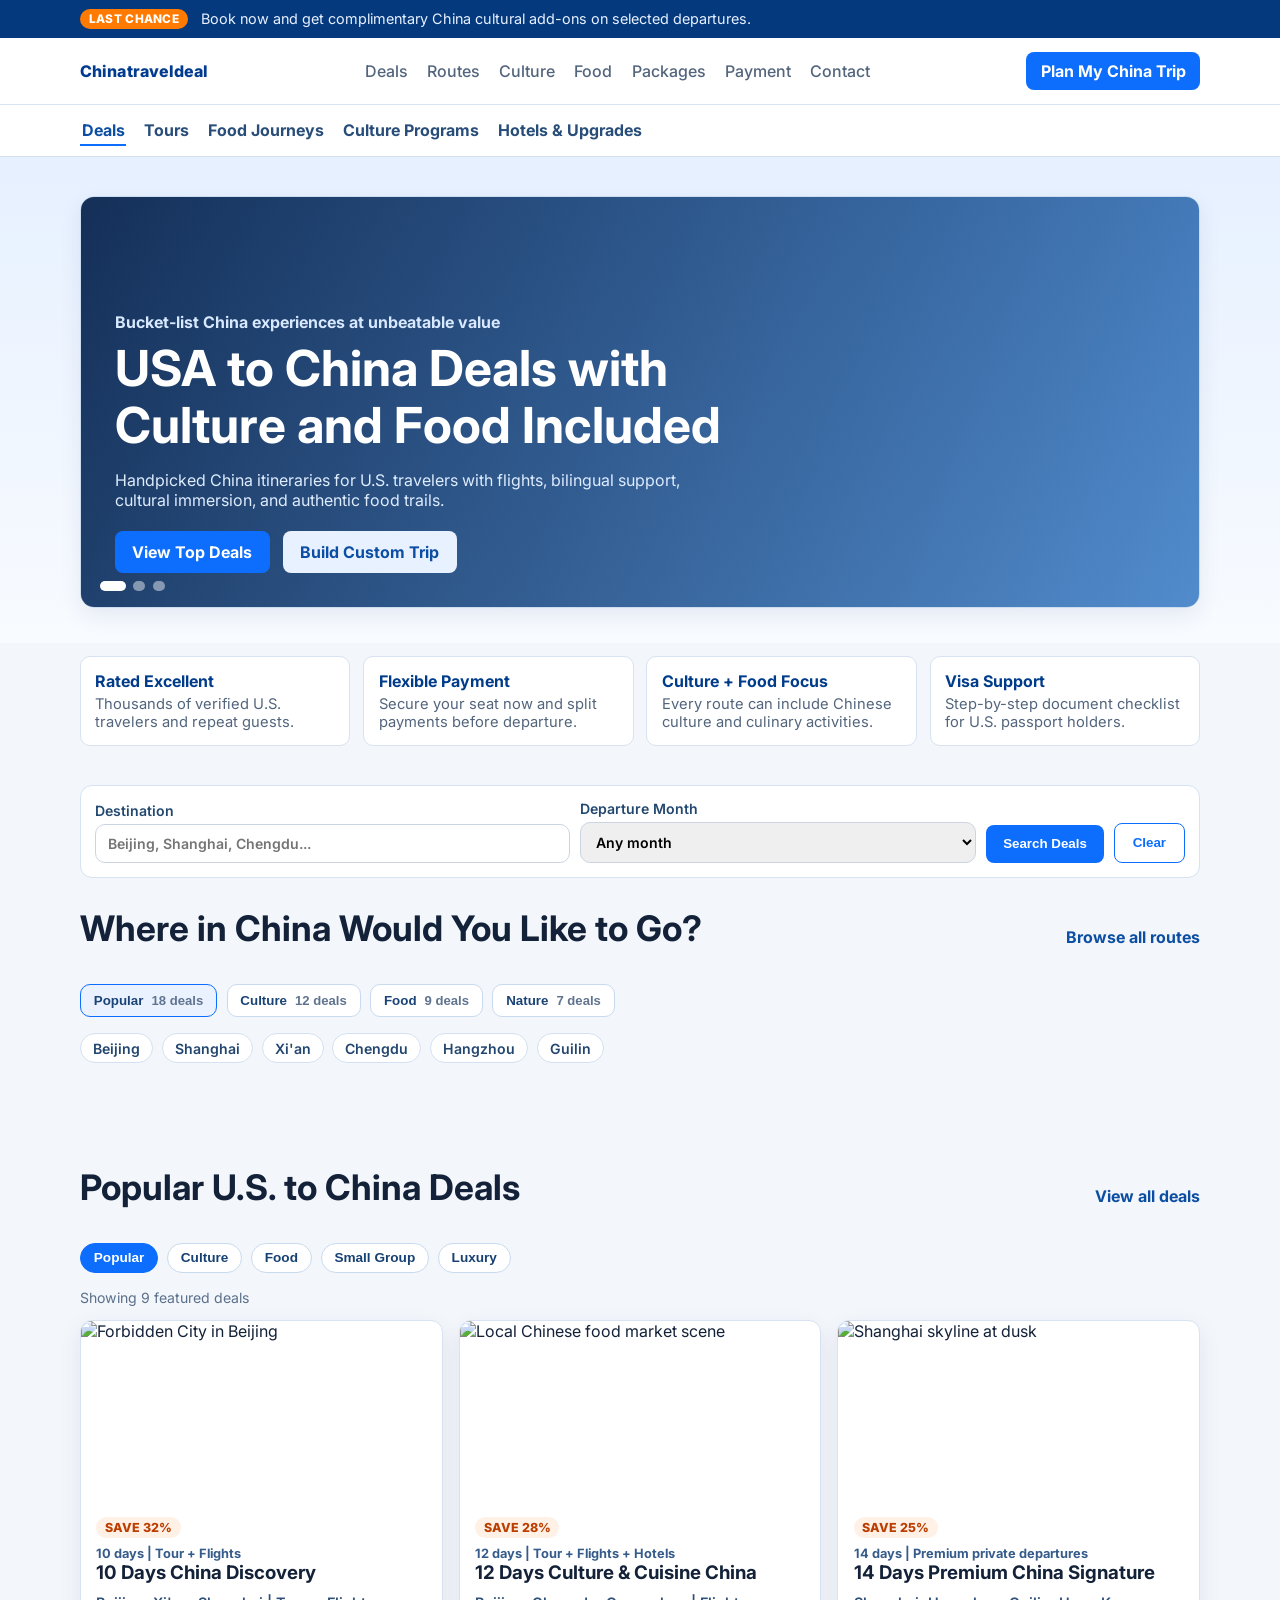
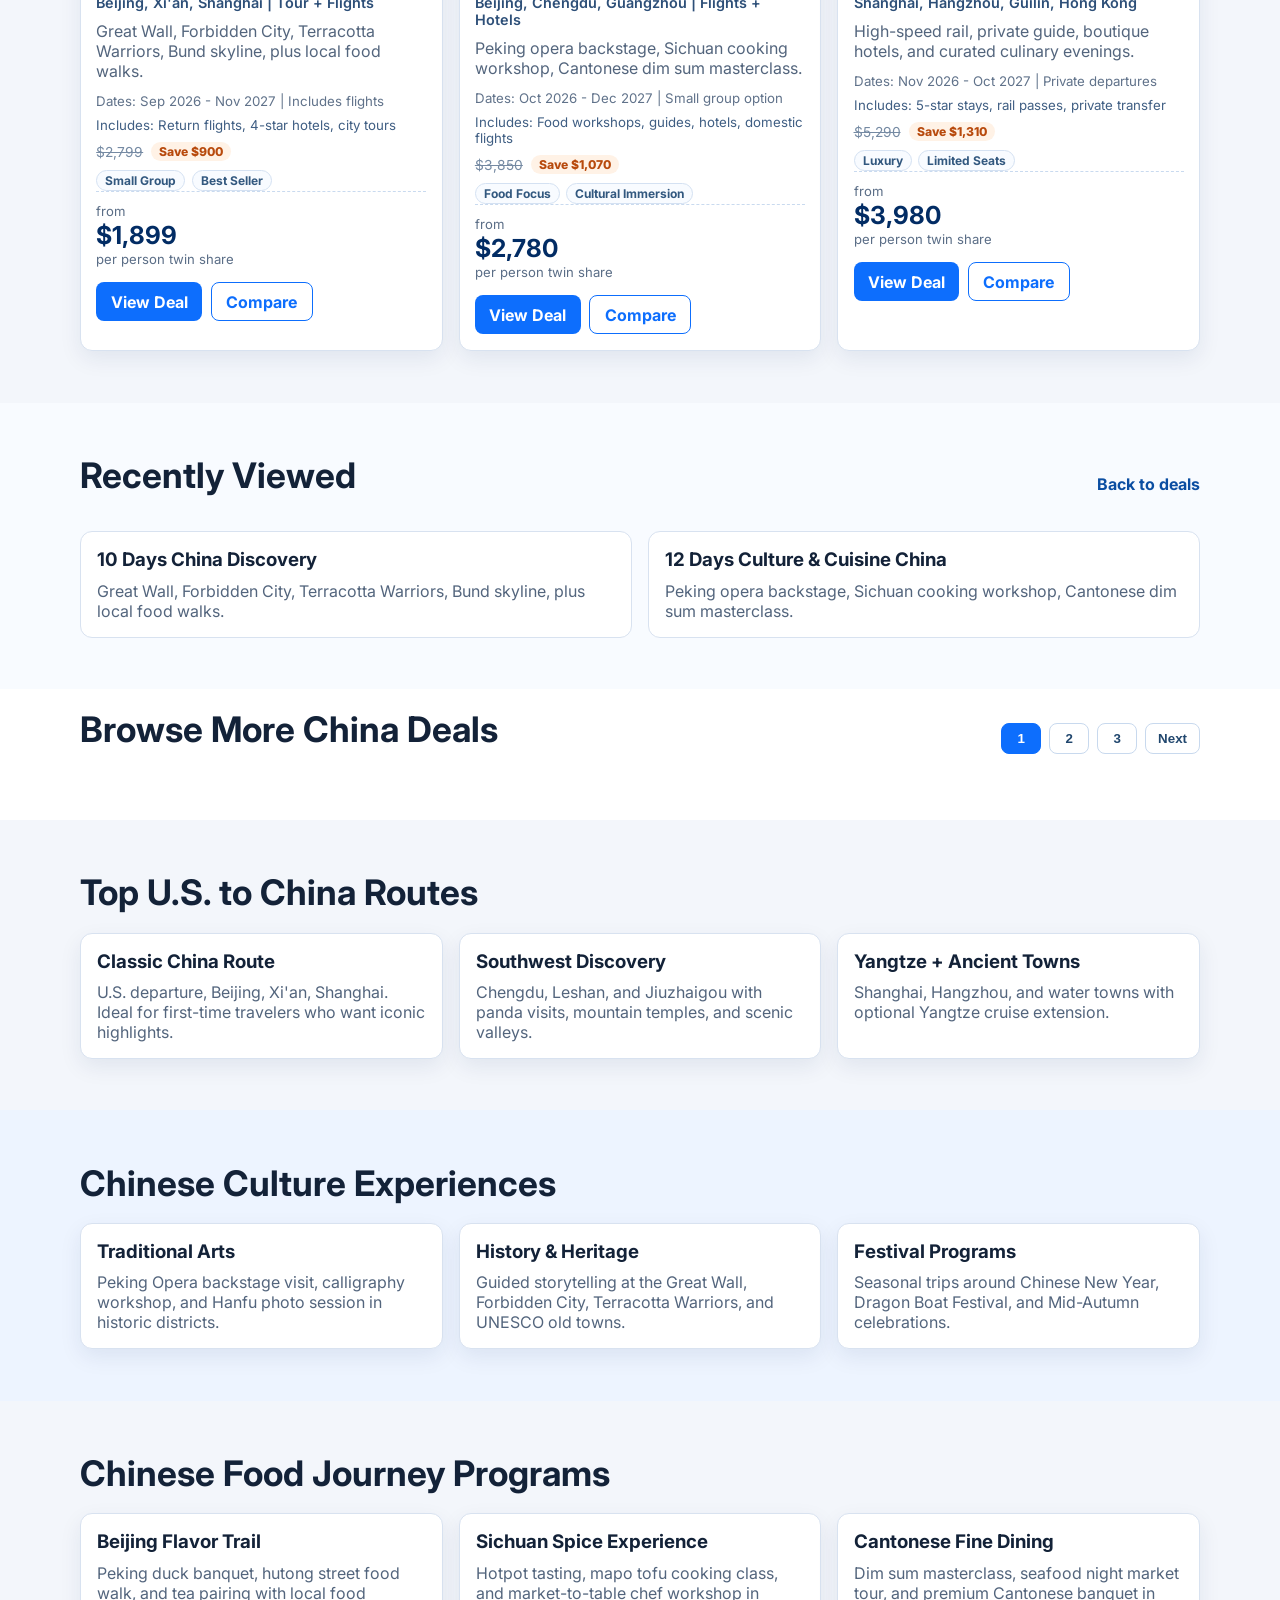
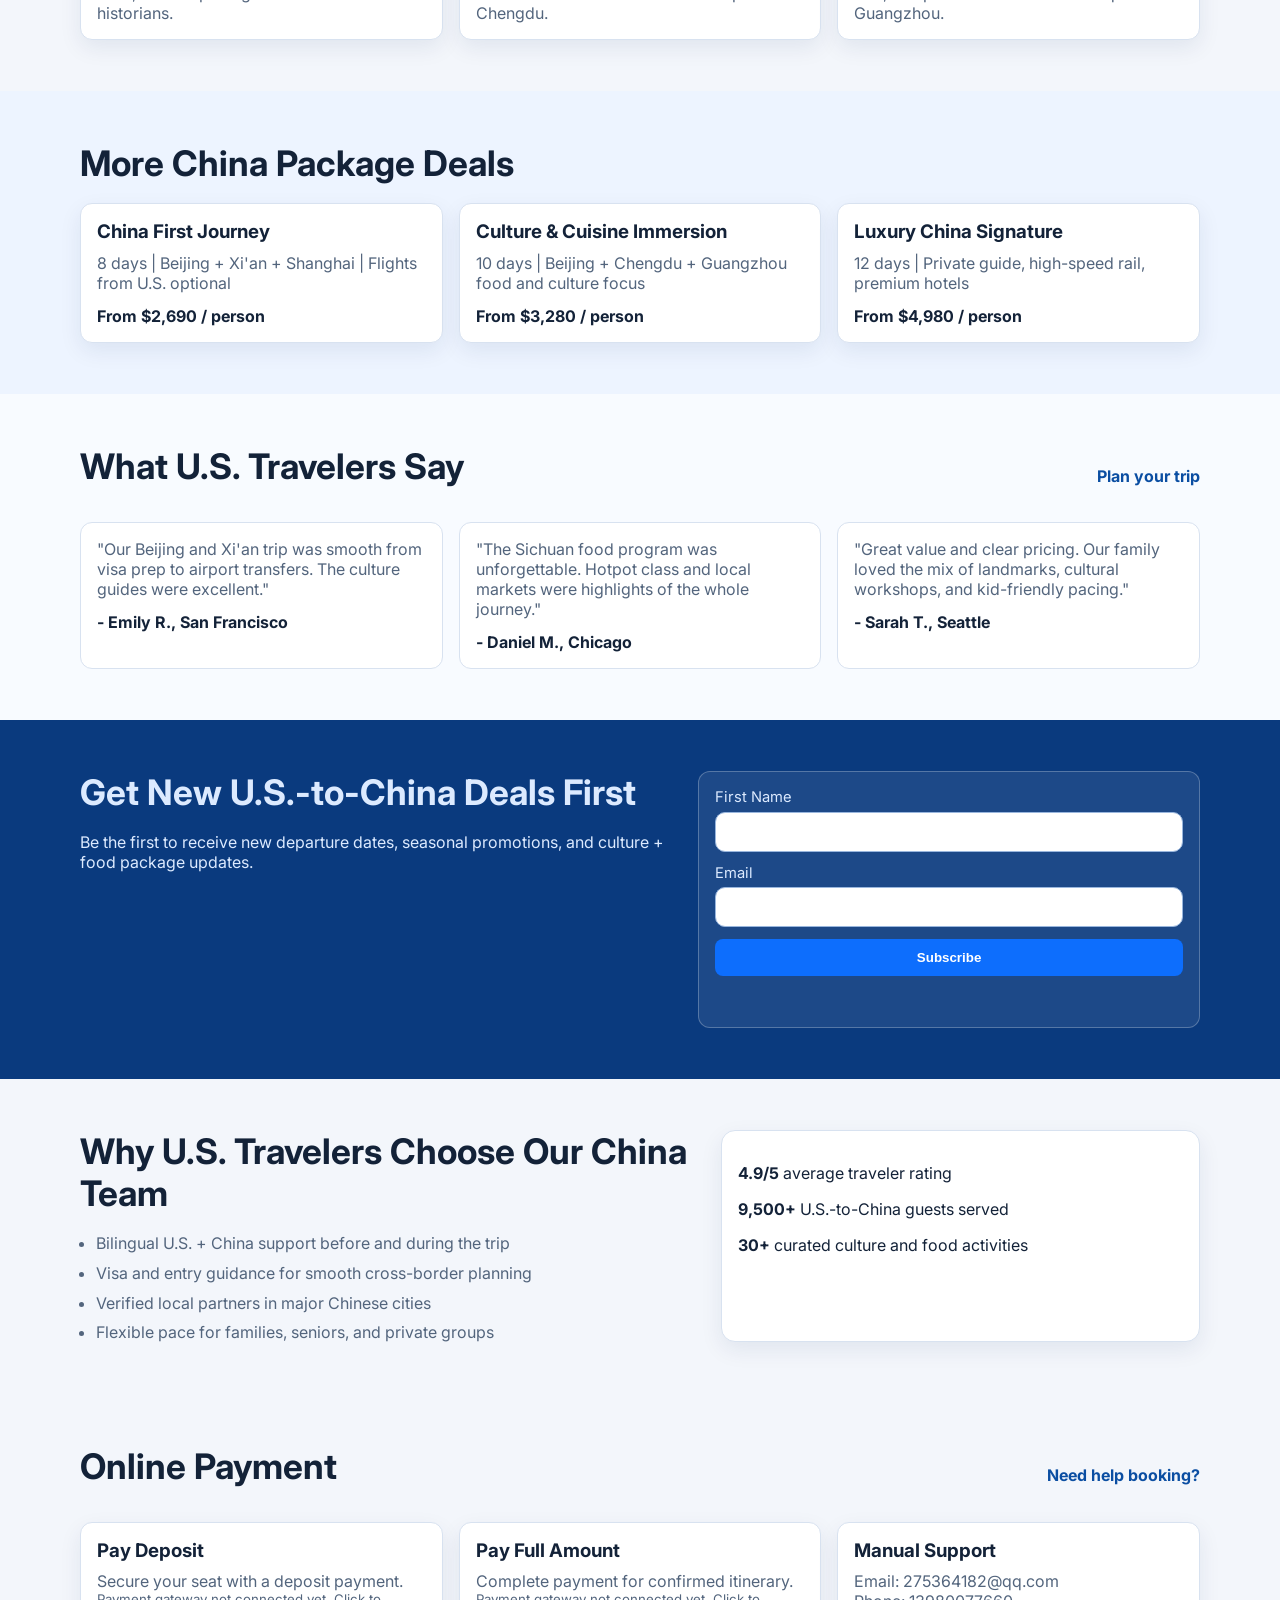
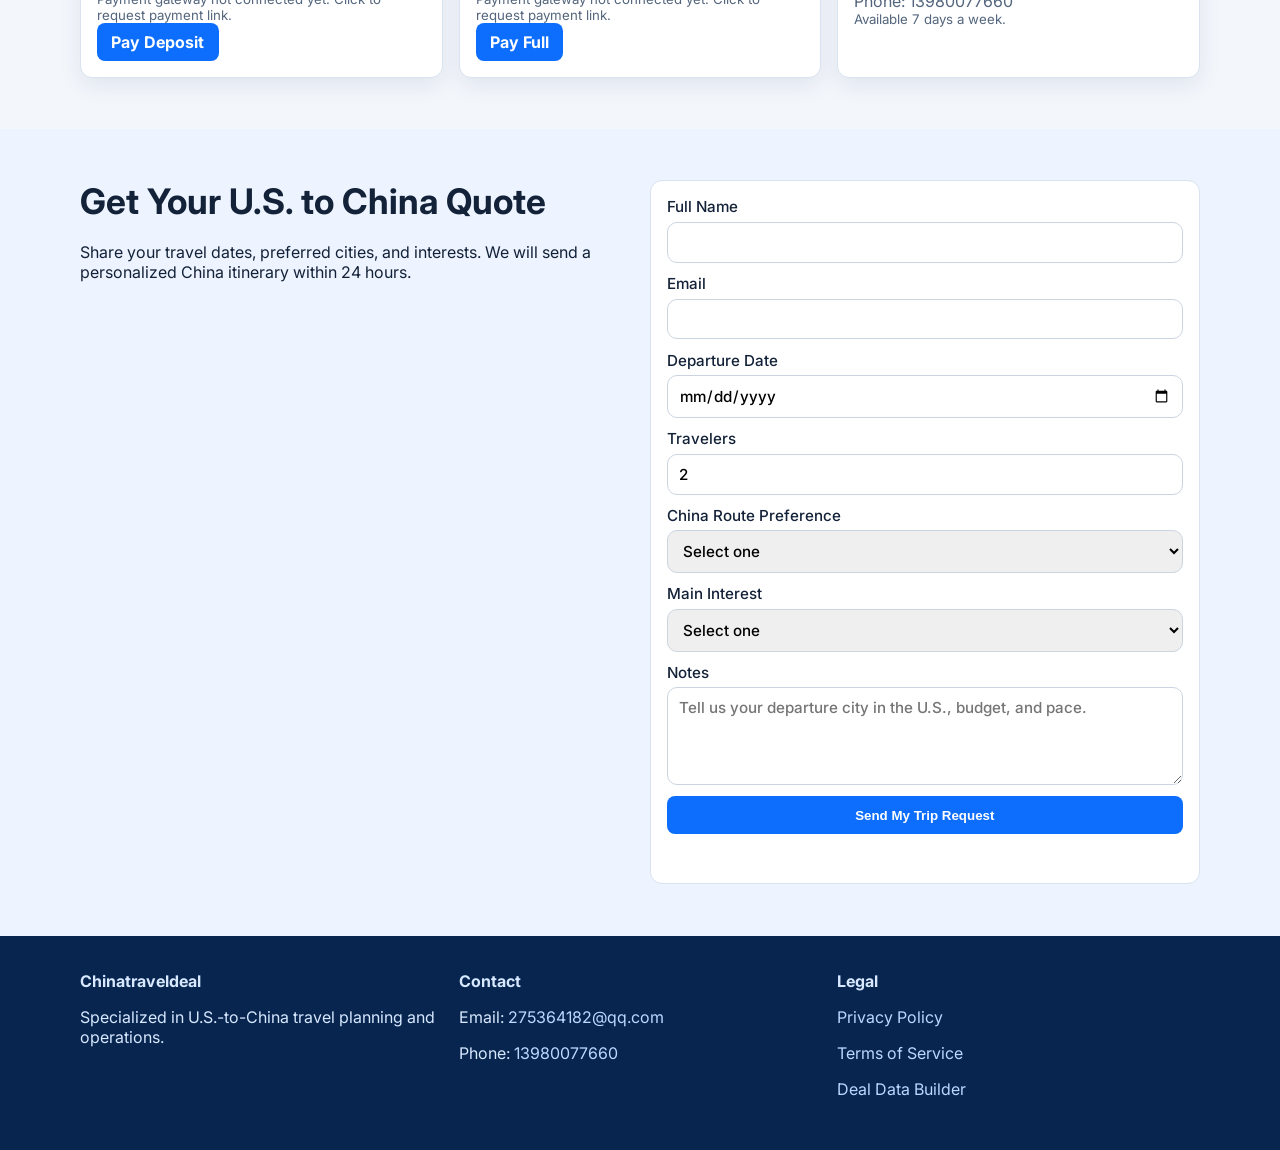
==== index.html @ 542020cc "Initial Chinatraveldeal site for GitHub Pages" ====
<!doctype html>
<html lang="en">
  <head>
    <meta charset="UTF-8" />
    <meta name="viewport" content="width=device-width, initial-scale=1.0" />
    <title>Chinatraveldeal | USA to China Travel</title>
    <meta
      name="description"
      content="Travel from the U.S. to China with curated routes, cultural experiences, and authentic food journeys across Beijing, Shanghai, Xi'an, Chengdu, and Guilin."
    />
    <link rel="preconnect" href="https://fonts.googleapis.com" />
    <link rel="preconnect" href="https://fonts.gstatic.com" crossorigin />
    <link
      href="https://fonts.googleapis.com/css2?family=Inter:wght@400;500;700;800&display=swap"
      rel="stylesheet"
    />
    <link rel="stylesheet" href="./styles.css" />
  </head>
  <body>
    <div class="promo-strip">
      <div class="container promo-inner">
        <span class="promo-tag">LAST CHANCE</span>
        <p>Book now and get complimentary China cultural add-ons on selected departures.</p>
      </div>
    </div>

    <header class="site-header">
      <div class="container nav-wrap">
        <a class="brand" href="#top">Chinatraveldeal</a>
        <nav class="nav">
          <a href="#deals">Deals</a>
          <a href="#routes">Routes</a>
          <a href="#culture">Culture</a>
          <a href="#food">Food</a>
          <a href="#packages">Packages</a>
          <a href="#payment">Payment</a>
          <a href="#contact">Contact</a>
        </nav>
        <a class="btn btn-small" href="#booking">Plan My China Trip</a>
      </div>
    </header>
    <div class="deal-nav">
      <div class="container deal-nav-wrap">
        <a class="deal-nav-item is-active" href="#deals">Deals</a>
        <a class="deal-nav-item" href="#routes">Tours</a>
        <a class="deal-nav-item" href="#food">Food Journeys</a>
        <a class="deal-nav-item" href="#culture">Culture Programs</a>
        <a class="deal-nav-item" href="#packages">Hotels & Upgrades</a>
      </div>
    </div>

    <main id="top">
      <section class="hero">
        <div class="container">
          <div class="hero-carousel" id="heroCarousel">
            <article class="hero-slide is-active" data-slide>
              <div class="hero-content">
                <p class="eyebrow">Bucket-list China experiences at unbeatable value</p>
                <h1>USA to China Deals with Culture and Food Included</h1>
                <p class="hero-text">
                  Handpicked China itineraries for U.S. travelers with flights,
                  bilingual support, cultural immersion, and authentic food trails.
                </p>
                <div class="hero-actions">
                  <a class="btn" href="#deals">View Top Deals</a>
                  <a class="btn btn-ghost" href="#booking">Build Custom Trip</a>
                </div>
              </div>
            </article>
            <article class="hero-slide" data-slide>
              <div class="hero-content">
                <p class="eyebrow">Chinese culture curated by local hosts</p>
                <h1>From Great Wall Legends to Ancient Town Stories</h1>
                <p class="hero-text">
                  Explore history with expert guides, calligraphy workshops, and
                  festival programs built into your package.
                </p>
                <div class="hero-actions">
                  <a class="btn" href="#culture">Explore Culture</a>
                  <a class="btn btn-ghost" href="#packages">See Packages</a>
                </div>
              </div>
            </article>
            <article class="hero-slide" data-slide>
              <div class="hero-content">
                <p class="eyebrow">Regional Chinese food programs</p>
                <h1>Beijing Duck, Sichuan Spice, Cantonese Classics</h1>
                <p class="hero-text">
                  Add curated food experiences to any route with market walks,
                  chef-led classes, and signature local dining.
                </p>
                <div class="hero-actions">
                  <a class="btn" href="#food">Discover Food Tours</a>
                  <a class="btn btn-ghost" href="#booking">Request Quote</a>
                </div>
              </div>
            </article>
            <div class="hero-dots">
              <button class="dot is-active" type="button" data-dot="0" aria-label="Slide 1"></button>
              <button class="dot" type="button" data-dot="1" aria-label="Slide 2"></button>
              <button class="dot" type="button" data-dot="2" aria-label="Slide 3"></button>
            </div>
          </div>
        </div>
      </section>

      <section class="trust-bar">
        <div class="container trust-grid">
          <article>
            <h4>Rated Excellent</h4>
            <p>Thousands of verified U.S. travelers and repeat guests.</p>
          </article>
          <article>
            <h4>Flexible Payment</h4>
            <p>Secure your seat now and split payments before departure.</p>
          </article>
          <article>
            <h4>Culture + Food Focus</h4>
            <p>Every route can include Chinese culture and culinary activities.</p>
          </article>
          <article>
            <h4>Visa Support</h4>
            <p>Step-by-step document checklist for U.S. passport holders.</p>
          </article>
        </div>
      </section>

      <section class="search-strip">
        <div class="container">
          <form class="deal-search" id="dealSearchForm">
            <label>
              Destination
              <input
                id="destinationInput"
                name="destination"
                type="text"
                list="destinationOptions"
                placeholder="Beijing, Shanghai, Chengdu..."
              />
            </label>
            <label>
              Departure Month
              <select id="monthSelect" name="month">
                <option value="">Any month</option>
                <option value="Sep 2026">Sep 2026</option>
                <option value="Oct 2026">Oct 2026</option>
                <option value="Nov 2026">Nov 2026</option>
                <option value="Dec 2026">Dec 2026</option>
              </select>
            </label>
            <button class="btn" type="submit">Search Deals</button>
            <button class="btn btn-outline" id="clearSearchBtn" type="button">Clear</button>
          </form>
          <datalist id="destinationOptions"></datalist>
        </div>
      </section>

      <section class="section region-section">
        <div class="container">
          <div class="section-head">
            <h2>Where in China Would You Like to Go?</h2>
            <a class="link-more" href="#packages">Browse all routes</a>
          </div>
          <div class="region-tabs" id="regionTabs">
            <button class="region-tab is-active" type="button" data-region="popular">
              Popular <span>18 deals</span>
            </button>
            <button class="region-tab" type="button" data-region="culture">
              Culture <span>12 deals</span>
            </button>
            <button class="region-tab" type="button" data-region="food">
              Food <span>9 deals</span>
            </button>
            <button class="region-tab" type="button" data-region="nature">
              Nature <span>7 deals</span>
            </button>
          </div>
          <div class="region-content is-active" data-region-panel="popular">
            <div class="region-list">
              <span>Beijing</span>
              <span>Shanghai</span>
              <span>Xi'an</span>
              <span>Chengdu</span>
              <span>Hangzhou</span>
              <span>Guilin</span>
            </div>
          </div>
          <div class="region-content" data-region-panel="culture">
            <div class="region-list">
              <span>Xi'an</span>
              <span>Pingyao</span>
              <span>Suzhou</span>
              <span>Nanjing</span>
              <span>Luoyang</span>
              <span>Dunhuang</span>
            </div>
          </div>
          <div class="region-content" data-region-panel="food">
            <div class="region-list">
              <span>Beijing</span>
              <span>Chengdu</span>
              <span>Guangzhou</span>
              <span>Chongqing</span>
              <span>Xi'an</span>
              <span>Shanghai</span>
            </div>
          </div>
          <div class="region-content" data-region-panel="nature">
            <div class="region-list">
              <span>Guilin</span>
              <span>Jiuzhaigou</span>
              <span>Zhangjiajie</span>
              <span>Yunnan</span>
              <span>Yellow Mountains</span>
              <span>Tibet Edge Routes</span>
            </div>
          </div>
        </div>
      </section>

      <section id="deals" class="section">
        <div class="container">
          <div class="section-head">
            <h2>Popular U.S. to China Deals</h2>
            <a class="link-more" href="#packages">View all deals</a>
          </div>
          <div class="deal-filters" id="dealFilters"></div>
          <p id="dealResultMeta" class="deal-result-meta">Loading deals...</p>
          <div class="deal-grid" id="dealGrid"></div>
        </div>
      </section>
      <section class="section recent-section">
        <div class="container">
          <div class="section-head">
            <h2>Recently Viewed</h2>
            <a class="link-more" href="#deals">Back to deals</a>
          </div>
          <div class="recent-grid" id="recentGrid"></div>
        </div>
      </section>

      <section class="section browse-section">
        <div class="container browse-wrap">
          <h2>Browse More China Deals</h2>
          <div class="pager" id="dealPager"></div>
        </div>
      </section>

      <section id="routes" class="section">
        <div class="container">
          <h2>Top U.S. to China Routes</h2>
          <div class="cards">
            <article class="card">
              <h3>Classic China Route</h3>
              <p>
                U.S. departure, Beijing, Xi'an, Shanghai. Ideal for first-time
                travelers who want iconic highlights.
              </p>
            </article>
            <article class="card">
              <h3>Southwest Discovery</h3>
              <p>
                Chengdu, Leshan, and Jiuzhaigou with panda visits, mountain
                temples, and scenic valleys.
              </p>
            </article>
            <article class="card">
              <h3>Yangtze + Ancient Towns</h3>
              <p>
                Shanghai, Hangzhou, and water towns with optional Yangtze cruise
                extension.
              </p>
            </article>
          </div>
        </div>
      </section>

      <section id="culture" class="section section-alt">
        <div class="container">
          <h2>Chinese Culture Experiences</h2>
          <div class="cards">
            <article class="card">
              <h3>Traditional Arts</h3>
              <p>
                Peking Opera backstage visit, calligraphy workshop, and Hanfu
                photo session in historic districts.
              </p>
            </article>
            <article class="card">
              <h3>History & Heritage</h3>
              <p>
                Guided storytelling at the Great Wall, Forbidden City, Terracotta
                Warriors, and UNESCO old towns.
              </p>
            </article>
            <article class="card">
              <h3>Festival Programs</h3>
              <p>
                Seasonal trips around Chinese New Year, Dragon Boat Festival, and
                Mid-Autumn celebrations.
              </p>
            </article>
          </div>
        </div>
      </section>

      <section id="food" class="section">
        <div class="container">
          <h2>Chinese Food Journey Programs</h2>
          <div class="cards">
            <article class="card">
              <h3>Beijing Flavor Trail</h3>
              <p>
                Peking duck banquet, hutong street food walk, and tea pairing with
                local food historians.
              </p>
            </article>
            <article class="card">
              <h3>Sichuan Spice Experience</h3>
              <p>
                Hotpot tasting, mapo tofu cooking class, and market-to-table chef
                workshop in Chengdu.
              </p>
            </article>
            <article class="card">
              <h3>Cantonese Fine Dining</h3>
              <p>
                Dim sum masterclass, seafood night market tour, and premium
                Cantonese banquet in Guangzhou.
              </p>
            </article>
          </div>
        </div>
      </section>

      <section id="packages" class="section section-alt">
        <div class="container">
          <h2>More China Package Deals</h2>
          <div class="packages">
            <article class="package">
              <h3>China First Journey</h3>
              <p>8 days | Beijing + Xi'an + Shanghai | Flights from U.S. optional</p>
              <strong>From $2,690 / person</strong>
            </article>
            <article class="package">
              <h3>Culture & Cuisine Immersion</h3>
              <p>10 days | Beijing + Chengdu + Guangzhou food and culture focus</p>
              <strong>From $3,280 / person</strong>
            </article>
            <article class="package">
              <h3>Luxury China Signature</h3>
              <p>12 days | Private guide, high-speed rail, premium hotels</p>
              <strong>From $4,980 / person</strong>
            </article>
          </div>
        </div>
      </section>

      <section class="section testimonial-section">
        <div class="container">
          <div class="section-head">
            <h2>What U.S. Travelers Say</h2>
            <a class="link-more" href="#booking">Plan your trip</a>
          </div>
          <div class="testimonials">
            <article class="testimonial">
              <p>
                "Our Beijing and Xi'an trip was smooth from visa prep to airport
                transfers. The culture guides were excellent."
              </p>
              <strong>- Emily R., San Francisco</strong>
            </article>
            <article class="testimonial">
              <p>
                "The Sichuan food program was unforgettable. Hotpot class and local
                markets were highlights of the whole journey."
              </p>
              <strong>- Daniel M., Chicago</strong>
            </article>
            <article class="testimonial">
              <p>
                "Great value and clear pricing. Our family loved the mix of
                landmarks, cultural workshops, and kid-friendly pacing."
              </p>
              <strong>- Sarah T., Seattle</strong>
            </article>
          </div>
        </div>
      </section>

      <section class="section newsletter-section">
        <div class="container newsletter-wrap">
          <div>
            <h2>Get New U.S.-to-China Deals First</h2>
            <p>
              Be the first to receive new departure dates, seasonal promotions, and
              culture + food package updates.
            </p>
          </div>
          <form class="newsletter-form" id="newsletterForm">
            <label>
              First Name
              <input name="firstName" type="text" required />
            </label>
            <label>
              Email
              <input name="email" type="email" required />
            </label>
            <button class="btn" type="submit">Subscribe</button>
            <p id="newsletterMessage" class="form-message" aria-live="polite"></p>
          </form>
        </div>
      </section>

      <section id="about" class="section">
        <div class="container about">
          <div>
            <h2>Why U.S. Travelers Choose Our China Team</h2>
            <ul class="ticks">
              <li>Bilingual U.S. + China support before and during the trip</li>
              <li>Visa and entry guidance for smooth cross-border planning</li>
              <li>Verified local partners in major Chinese cities</li>
              <li>Flexible pace for families, seniors, and private groups</li>
            </ul>
          </div>
          <aside class="stat-box">
            <p><strong>4.9/5</strong> average traveler rating</p>
            <p><strong>9,500+</strong> U.S.-to-China guests served</p>
            <p><strong>30+</strong> curated culture and food activities</p>
          </aside>
        </div>
      </section>

      <section id="payment" class="section">
        <div class="container">
          <div class="section-head">
            <h2>Online Payment</h2>
            <a class="link-more" href="#booking">Need help booking?</a>
          </div>
          <div class="cards">
            <article class="card">
              <h3>Pay Deposit</h3>
              <p>Secure your seat with a deposit payment.</p>
              <p id="depositPaymentStatus" class="deal-meta-secondary"></p>
              <a id="payDepositLink" class="btn btn-small" href="#contact">Pay Deposit</a>
            </article>
            <article class="card">
              <h3>Pay Full Amount</h3>
              <p>Complete payment for confirmed itinerary.</p>
              <p id="fullPaymentStatus" class="deal-meta-secondary"></p>
              <a id="payFullLink" class="btn btn-small" href="#contact">Pay Full</a>
            </article>
            <article class="card">
              <h3>Manual Support</h3>
              <p>Email: <a href="mailto:275364182@qq.com">275364182@qq.com</a></p>
              <p>Phone: <a href="tel:13980077660">13980077660</a></p>
              <p class="deal-meta-secondary">Available 7 days a week.</p>
            </article>
          </div>
        </div>
      </section>

      <section id="booking" class="section section-alt">
        <div class="container form-wrap">
          <div>
            <h2>Get Your U.S. to China Quote</h2>
            <p>
              Share your travel dates, preferred cities, and interests. We will
              send a personalized China itinerary within 24 hours.
            </p>
          </div>
          <form id="bookingForm" class="booking-form">
            <label>
              Full Name
              <input name="name" type="text" required />
            </label>
            <label>
              Email
              <input name="email" type="email" required />
            </label>
            <label>
              Departure Date
              <input name="date" type="date" required />
            </label>
            <label>
              Travelers
              <input name="travelers" type="number" min="1" value="2" required />
            </label>
            <label>
              China Route Preference
              <select name="destination" required>
                <option value="">Select one</option>
                <option>Beijing + Xi'an + Shanghai</option>
                <option>Shanghai + Suzhou + Hangzhou</option>
                <option>Chengdu + Guilin + Guangzhou</option>
                <option>Custom Multi-City China Trip</option>
              </select>
            </label>
            <label>
              Main Interest
              <select name="interest" required>
                <option value="">Select one</option>
                <option>Chinese Culture Experiences</option>
                <option>Chinese Food Programs</option>
                <option>Family Friendly Highlights</option>
                <option>Luxury Private Tour</option>
              </select>
            </label>
            <label>
              Notes
              <textarea
                name="notes"
                rows="4"
                placeholder="Tell us your departure city in the U.S., budget, and pace."
              ></textarea>
            </label>
            <button class="btn" type="submit">Send My Trip Request</button>
            <p id="formMessage" class="form-message" aria-live="polite"></p>
          </form>
        </div>
      </section>
    </main>

    <footer id="contact" class="site-footer">
      <div class="container footer-grid">
        <div>
          <h4>Chinatraveldeal</h4>
          <p>Specialized in U.S.-to-China travel planning and operations.</p>
        </div>
        <div>
          <h4>Contact</h4>
          <p>Email: <a href="mailto:275364182@qq.com">275364182@qq.com</a></p>
          <p>Phone: <a href="tel:13980077660">13980077660</a></p>
        </div>
        <div>
          <h4>Legal</h4>
          <p><a href="./privacy.html">Privacy Policy</a></p>
          <p><a href="./terms.html">Terms of Service</a></p>
          <p><a href="./admin.html">Deal Data Builder</a></p>
        </div>
      </div>
    </footer>

    <script src="./script.js"></script>
  </body>
</html>
---- styles.css ----
:root {
  --bg: #f3f6fb;
  --surface: #ffffff;
  --text: #132238;
  --muted: #53657d;
  --primary: #0d6efd;
  --primary-dark: #0a58ca;
  --accent: #ff7a00;
  --border: #d8e2f0;
  --shadow: 0 8px 22px rgba(8, 36, 84, 0.08);
}

* {
  box-sizing: border-box;
}

html,
body {
  margin: 0;
  padding: 0;
  font-family: "Inter", sans-serif;
  color: var(--text);
  background: var(--bg);
}

a {
  color: inherit;
  text-decoration: none;
}

.container {
  width: min(1120px, 92%);
  margin: 0 auto;
}

.promo-strip {
  background: #05397d;
  color: #e7f1ff;
}

.promo-inner {
  display: flex;
  gap: 0.8rem;
  align-items: center;
  padding: 0.55rem 0;
  font-size: 0.9rem;
}

.promo-tag {
  display: inline-block;
  background: var(--accent);
  color: #fff;
  border-radius: 999px;
  padding: 0.2rem 0.55rem;
  font-size: 0.74rem;
  font-weight: 800;
  letter-spacing: 0.3px;
}

.promo-inner p {
  margin: 0;
}

.site-header {
  position: sticky;
  top: 0;
  z-index: 20;
  background: rgba(255, 255, 255, 0.98);
  border-bottom: 1px solid var(--border);
}

.deal-nav {
  background: #ffffff;
  border-bottom: 1px solid #d5e0ef;
}

.deal-nav-wrap {
  display: flex;
  gap: 1rem;
  overflow-x: auto;
  padding: 0.65rem 0;
}

.deal-nav-item {
  color: #284d79;
  font-weight: 700;
  white-space: nowrap;
  padding: 0.25rem 0.1rem;
  border-bottom: 2px solid transparent;
}

.deal-nav-item.is-active {
  color: #0b4ea2;
  border-bottom-color: #0d6efd;
}

.nav-wrap {
  display: flex;
  align-items: center;
  justify-content: space-between;
  padding: 0.9rem 0;
}

.brand {
  font-weight: 800;
  color: #003b8f;
  letter-spacing: 0.1px;
}

.nav {
  display: flex;
  gap: 1.2rem;
  color: var(--muted);
  font-weight: 500;
}

.btn {
  display: inline-flex;
  align-items: center;
  justify-content: center;
  background: var(--primary);
  color: #fff;
  border: none;
  border-radius: 8px;
  padding: 0.7rem 1.1rem;
  font-weight: 700;
  cursor: pointer;
  transition: 0.2s ease;
}

.btn:hover {
  background: var(--primary-dark);
}

.btn-small {
  padding: 0.55rem 0.9rem;
}

.btn-outline {
  background: #ffffff;
  border: 1px solid #0d6efd;
  color: #0d6efd;
}

.btn-outline:hover {
  background: #eaf2ff;
}

.btn-ghost {
  background: #e8f1ff;
  color: #0c4ea3;
}

.hero {
  padding: 2.4rem 0 2.2rem;
  background: linear-gradient(180deg, #e6f0ff 0%, #f8fbff 100%);
}

.hero-carousel {
  position: relative;
  overflow: hidden;
  border-radius: 14px;
  min-height: 410px;
  box-shadow: var(--shadow);
  border: 1px solid #cdddf0;
}

.hero-slide {
  display: none;
  min-height: 410px;
  padding: 2.1rem;
  background-size: cover;
  background-position: center;
  color: #eaf3ff;
}

.hero-slide:nth-child(1) {
  background-image: linear-gradient(120deg, rgba(2, 31, 74, 0.92), rgba(18, 97, 185, 0.72)),
    url("https://images.unsplash.com/photo-1547981609-4b6bf67db8f6?auto=format&fit=crop&w=1400&q=60");
}

.hero-slide:nth-child(2) {
  background-image: linear-gradient(120deg, rgba(53, 14, 10, 0.9), rgba(173, 63, 43, 0.7)),
    url("https://images.unsplash.com/photo-1543340713-8a5b9c609f1c?auto=format&fit=crop&w=1400&q=60");
}

.hero-slide:nth-child(3) {
  background-image: linear-gradient(120deg, rgba(5, 36, 42, 0.92), rgba(18, 118, 130, 0.68)),
    url("https://images.unsplash.com/photo-1517309230475-6736d926b979?auto=format&fit=crop&w=1400&q=60");
}

.hero-slide.is-active {
  display: flex;
  align-items: flex-end;
}

.hero-content {
  max-width: 690px;
}

.eyebrow {
  color: #d7e8ff;
  font-weight: 700;
  margin: 0 0 0.5rem;
}

h1 {
  font-size: clamp(2rem, 4vw, 3.1rem);
  line-height: 1.15;
  margin: 0;
  color: #fff;
}

h2 {
  font-size: clamp(1.6rem, 2.8vw, 2.2rem);
  margin: 0 0 1.2rem;
}

h3,
h4 {
  margin: 0 0 0.6rem;
}

.hero-text {
  margin: 1rem 0 1.3rem;
  color: #deecff;
  max-width: 62ch;
}

.hero-actions {
  display: flex;
  gap: 0.8rem;
}

.hero-dots {
  position: absolute;
  left: 1.2rem;
  bottom: 1rem;
  display: flex;
  gap: 0.45rem;
}

.dot {
  width: 10px;
  height: 10px;
  border-radius: 999px;
  border: none;
  background: rgba(255, 255, 255, 0.45);
}

.dot.is-active {
  width: 26px;
  background: #fff;
}

.section {
  padding: 3.2rem 0;
}

.section-alt {
  background: #edf4ff;
}

.trust-bar {
  padding: 0.8rem 0 2rem;
}

.trust-grid {
  display: grid;
  grid-template-columns: repeat(4, minmax(0, 1fr));
  gap: 0.8rem;
}

.trust-grid article {
  background: #fff;
  border: 1px solid var(--border);
  border-radius: 10px;
  padding: 0.9rem;
}

.trust-grid h4 {
  margin: 0 0 0.25rem;
  color: #003c8a;
}

.trust-grid p {
  margin: 0;
  color: var(--muted);
  font-size: 0.92rem;
}

.search-strip {
  padding: 0.4rem 0 1.2rem;
}

.deal-search {
  background: #ffffff;
  border: 1px solid #d5e3f3;
  border-radius: 12px;
  padding: 0.9rem;
  display: grid;
  grid-template-columns: 1.2fr 1fr auto auto;
  gap: 0.6rem;
  align-items: end;
}

.deal-search label {
  display: grid;
  gap: 0.3rem;
  font-size: 0.88rem;
  color: #22486f;
  font-weight: 600;
}

.region-section {
  padding-top: 0.6rem;
}

.region-tabs {
  display: flex;
  gap: 0.6rem;
  flex-wrap: wrap;
  margin-bottom: 1rem;
}

.region-tab {
  border: 1px solid #c9daef;
  background: #fff;
  color: #1a4376;
  border-radius: 10px;
  font-weight: 700;
  padding: 0.5rem 0.8rem;
  display: inline-flex;
  align-items: center;
  gap: 0.5rem;
}

.region-tab span {
  font-size: 0.82rem;
  color: #60748f;
}

.region-tab.is-active {
  border-color: #0d6efd;
  background: #eaf2ff;
}

.region-content {
  display: none;
}

.region-content.is-active {
  display: block;
}

.region-list {
  display: flex;
  gap: 0.55rem;
  flex-wrap: wrap;
}

.region-list span {
  border: 1px solid #d4e1f2;
  background: #fff;
  border-radius: 999px;
  padding: 0.35rem 0.75rem;
  color: #22466f;
  font-size: 0.88rem;
  font-weight: 600;
}

.section-head {
  display: flex;
  align-items: center;
  justify-content: space-between;
  gap: 1rem;
  margin-bottom: 1rem;
}

.link-more {
  color: #0b4ea2;
  font-weight: 700;
}

.deal-filters {
  display: flex;
  gap: 0.55rem;
  flex-wrap: wrap;
  margin-bottom: 1rem;
}

.deal-result-meta {
  margin: 0 0 0.9rem;
  color: #5a708b;
  font-size: 0.88rem;
}

.filter {
  border: 1px solid #c9daef;
  background: #fff;
  color: #174173;
  border-radius: 999px;
  font-size: 0.85rem;
  font-weight: 700;
  padding: 0.4rem 0.8rem;
}

.filter.active {
  background: #0d6efd;
  color: #fff;
  border-color: #0d6efd;
}

.deal-grid {
  display: grid;
  grid-template-columns: repeat(3, minmax(0, 1fr));
  gap: 1rem;
}

.deal-empty {
  margin: 0;
  border: 1px dashed #bfd0e7;
  border-radius: 12px;
  background: #f8fbff;
  color: #40648b;
  padding: 1rem;
}

.deal-card {
  background: #fff;
  border: 1px solid var(--border);
  border-radius: 12px;
  overflow: hidden;
  box-shadow: var(--shadow);
}

.deal-image {
  width: 100%;
  height: 180px;
  object-fit: cover;
  display: block;
}

.deal-body {
  padding: 0.95rem 0.95rem 1rem;
}

.deal-card.is-hidden {
  display: none;
}

.deal-badge {
  margin: 0 0 0.5rem;
  display: inline-block;
  border-radius: 999px;
  background: #fff1e6;
  color: #bc3d00;
  font-size: 0.78rem;
  font-weight: 800;
  padding: 0.2rem 0.55rem;
}

.deal-topline {
  margin: 0;
  color: #355c8b;
  font-size: 0.8rem;
  font-weight: 700;
}

.deal-meta {
  margin: 0;
  color: #2d4f78;
  font-weight: 600;
  font-size: 0.9rem;
}

.deal-meta-secondary {
  margin: 0.65rem 0 0;
  color: #60728a;
  font-size: 0.83rem;
}

.deal-desc {
  color: var(--muted);
  margin: 0.6rem 0 0.8rem;
}

.deal-price {
  border-top: 1px dashed #c9daef;
  padding-top: 0.65rem;
  display: grid;
  gap: 0.08rem;
}

.deal-price span {
  color: #5a6d86;
  font-size: 0.82rem;
}

.deal-price strong {
  font-size: 1.55rem;
  color: #022c64;
}

.deal-includes {
  margin: 0.45rem 0 0;
  color: #3f5e83;
  font-size: 0.83rem;
}

.deal-saving-line {
  margin-top: 0.6rem;
  display: flex;
  gap: 0.5rem;
  align-items: center;
}

.deal-original {
  color: #758aa3;
  text-decoration: line-through;
  font-size: 0.86rem;
}

.deal-save-value {
  background: #fff2e6;
  color: #b84a0d;
  border-radius: 999px;
  padding: 0.12rem 0.5rem;
  font-size: 0.76rem;
  font-weight: 800;
}

.deal-tags {
  display: flex;
  gap: 0.4rem;
  flex-wrap: wrap;
  margin-top: 0.55rem;
}

.deal-tags span {
  border: 1px solid #d4e1f2;
  background: #f8fbff;
  border-radius: 999px;
  padding: 0.15rem 0.5rem;
  color: #32587f;
  font-size: 0.75rem;
  font-weight: 700;
}

.deal-actions {
  display: flex;
  gap: 0.55rem;
  margin-top: 0.9rem;
}

.cards,
.packages {
  display: grid;
  grid-template-columns: repeat(3, minmax(0, 1fr));
  gap: 1rem;
}

.card,
.package {
  background: var(--surface);
  border: 1px solid var(--border);
  border-radius: 12px;
  padding: 1rem;
  box-shadow: var(--shadow);
}

.card p,
.package p {
  margin: 0;
  color: var(--muted);
}

.package strong {
  display: block;
  margin-top: 0.8rem;
}

.recent-section {
  background: #f8fbff;
}

.recent-grid {
  display: grid;
  grid-template-columns: repeat(2, minmax(0, 1fr));
  gap: 1rem;
}

.recent-card {
  border: 1px solid var(--border);
  border-radius: 12px;
  background: #fff;
  padding: 1rem;
}

.recent-card p {
  margin: 0;
  color: var(--muted);
}

.browse-section {
  padding-top: 1.2rem;
  background: #fff;
}

.browse-wrap {
  display: flex;
  align-items: center;
  justify-content: space-between;
  gap: 1rem;
}

.pager {
  display: flex;
  gap: 0.5rem;
}

.pager-btn {
  border: 1px solid #c8d9ee;
  background: #fff;
  color: #21476e;
  border-radius: 8px;
  min-width: 40px;
  padding: 0.45rem 0.75rem;
  font-weight: 700;
}

.pager-btn.is-active {
  background: #0d6efd;
  color: #fff;
  border-color: #0d6efd;
}

.testimonial-section {
  background: #f8fbff;
}

.testimonials {
  display: grid;
  grid-template-columns: repeat(3, minmax(0, 1fr));
  gap: 1rem;
}

.testimonial {
  background: #fff;
  border: 1px solid var(--border);
  border-radius: 12px;
  padding: 1rem;
}

.testimonial p {
  margin: 0 0 0.8rem;
  color: var(--muted);
}

.newsletter-section {
  background: #0a3a7e;
  color: #dceaff;
}

.newsletter-wrap {
  display: grid;
  grid-template-columns: 1.2fr 1fr;
  gap: 1rem;
  align-items: start;
}

.newsletter-section h2,
.newsletter-section p {
  color: inherit;
}

.newsletter-form {
  background: rgba(255, 255, 255, 0.08);
  border: 1px solid rgba(255, 255, 255, 0.25);
  border-radius: 12px;
  padding: 1rem;
  display: grid;
  gap: 0.75rem;
}

.newsletter-form label {
  display: grid;
  gap: 0.35rem;
  font-size: 0.92rem;
}

.newsletter-form input {
  border: 1px solid #99b6dd;
}

.about {
  display: grid;
  grid-template-columns: 1.3fr 1fr;
  gap: 1.2rem;
}

.ticks {
  margin: 0;
  padding-left: 1rem;
  color: var(--muted);
  display: grid;
  gap: 0.6rem;
}

.stat-box {
  background: var(--surface);
  border: 1px solid var(--border);
  border-radius: 14px;
  padding: 1rem;
  box-shadow: var(--shadow);
}

.form-wrap {
  display: grid;
  grid-template-columns: 1fr 1fr;
  gap: 1.2rem;
  align-items: start;
}

.booking-form {
  background: var(--surface);
  border: 1px solid var(--border);
  border-radius: 12px;
  padding: 1rem;
  display: grid;
  gap: 0.7rem;
}

.booking-form label {
  display: grid;
  gap: 0.35rem;
  font-size: 0.95rem;
  font-weight: 500;
}

input,
select,
textarea {
  width: 100%;
  border: 1px solid #cbd5e1;
  border-radius: 10px;
  padding: 0.62rem 0.7rem;
  font: inherit;
}

input:focus,
select:focus,
textarea:focus {
  outline: 2px solid #bfdbfe;
  border-color: var(--primary);
}

.form-message {
  min-height: 1.4rem;
  margin: 0;
  font-size: 0.92rem;
}

.site-footer {
  background: #07254f;
  color: #d7e8ff;
  padding: 2.2rem 0;
}

.footer-grid {
  display: grid;
  grid-template-columns: repeat(3, minmax(0, 1fr));
  gap: 1rem;
}

.site-footer a {
  color: #bcd8ff;
}

@media (max-width: 900px) {
  .trust-grid,
  .deal-grid,
  .recent-grid,
  .newsletter-wrap,
  .testimonials,
  .about,
  .form-wrap,
  .cards,
  .packages,
  .footer-grid {
    grid-template-columns: 1fr;
  }

  .nav {
    display: none;
  }

  .promo-inner {
    align-items: flex-start;
    flex-direction: column;
  }

  .section-head {
    align-items: flex-start;
    flex-direction: column;
  }

  .deal-search {
    grid-template-columns: 1fr;
  }

  .deal-actions {
    flex-direction: column;
  }

  .browse-wrap {
    align-items: flex-start;
    flex-direction: column;
  }

  .hero-slide {
    min-height: 430px;
    padding: 1.3rem;
  }

  .hero-carousel {
    min-height: 430px;
  }
}
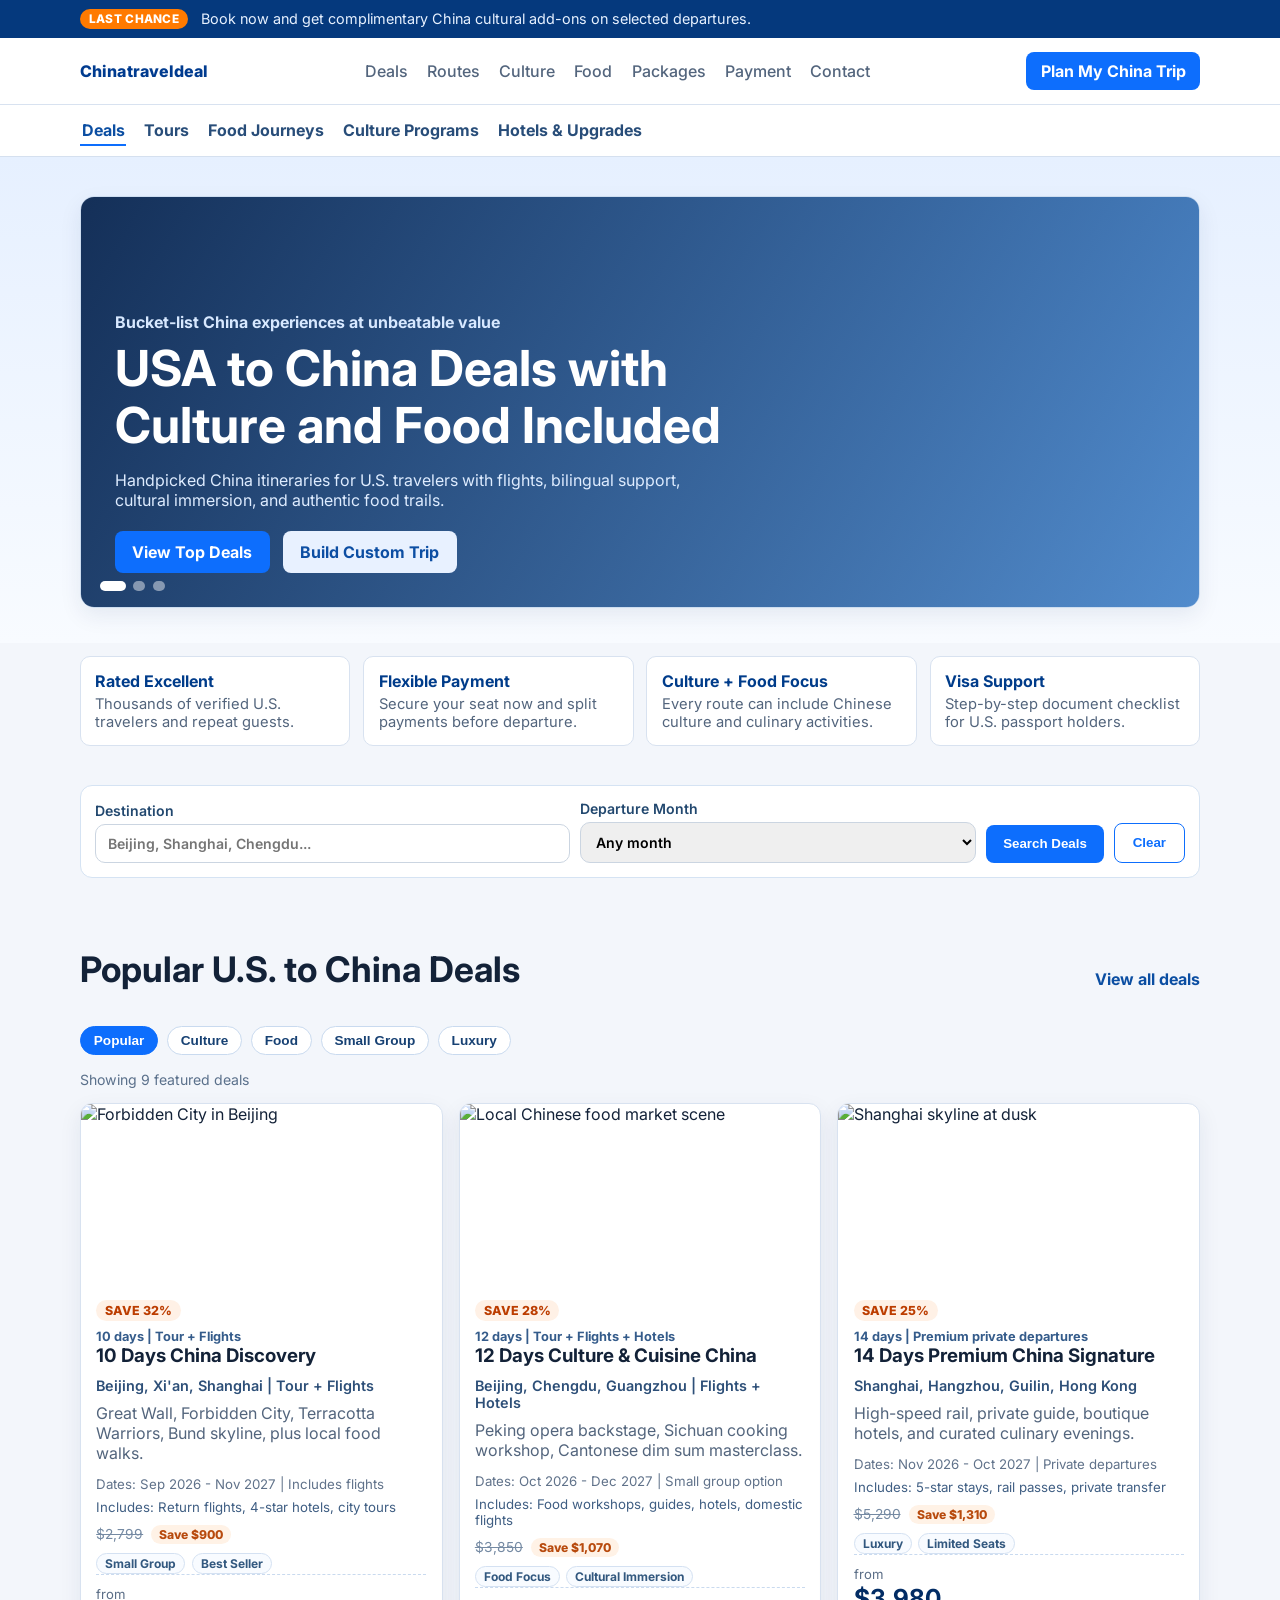
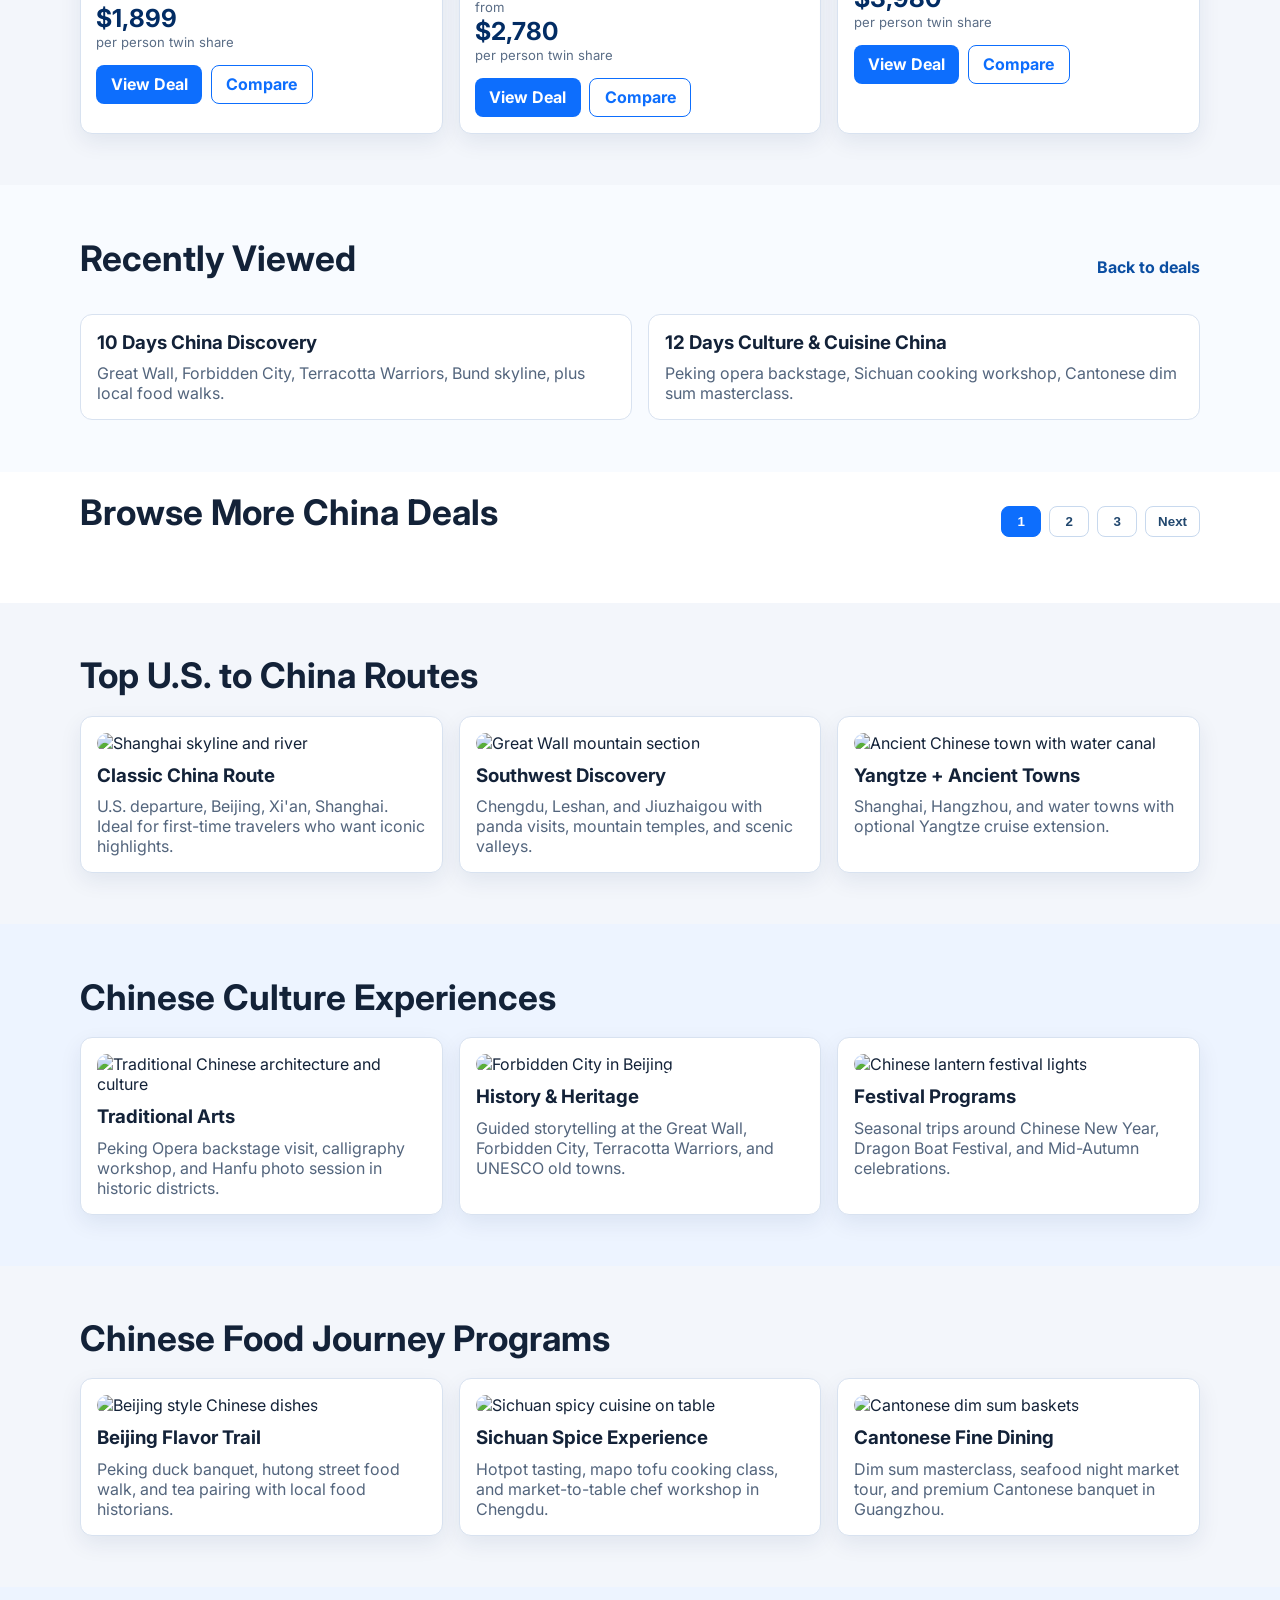
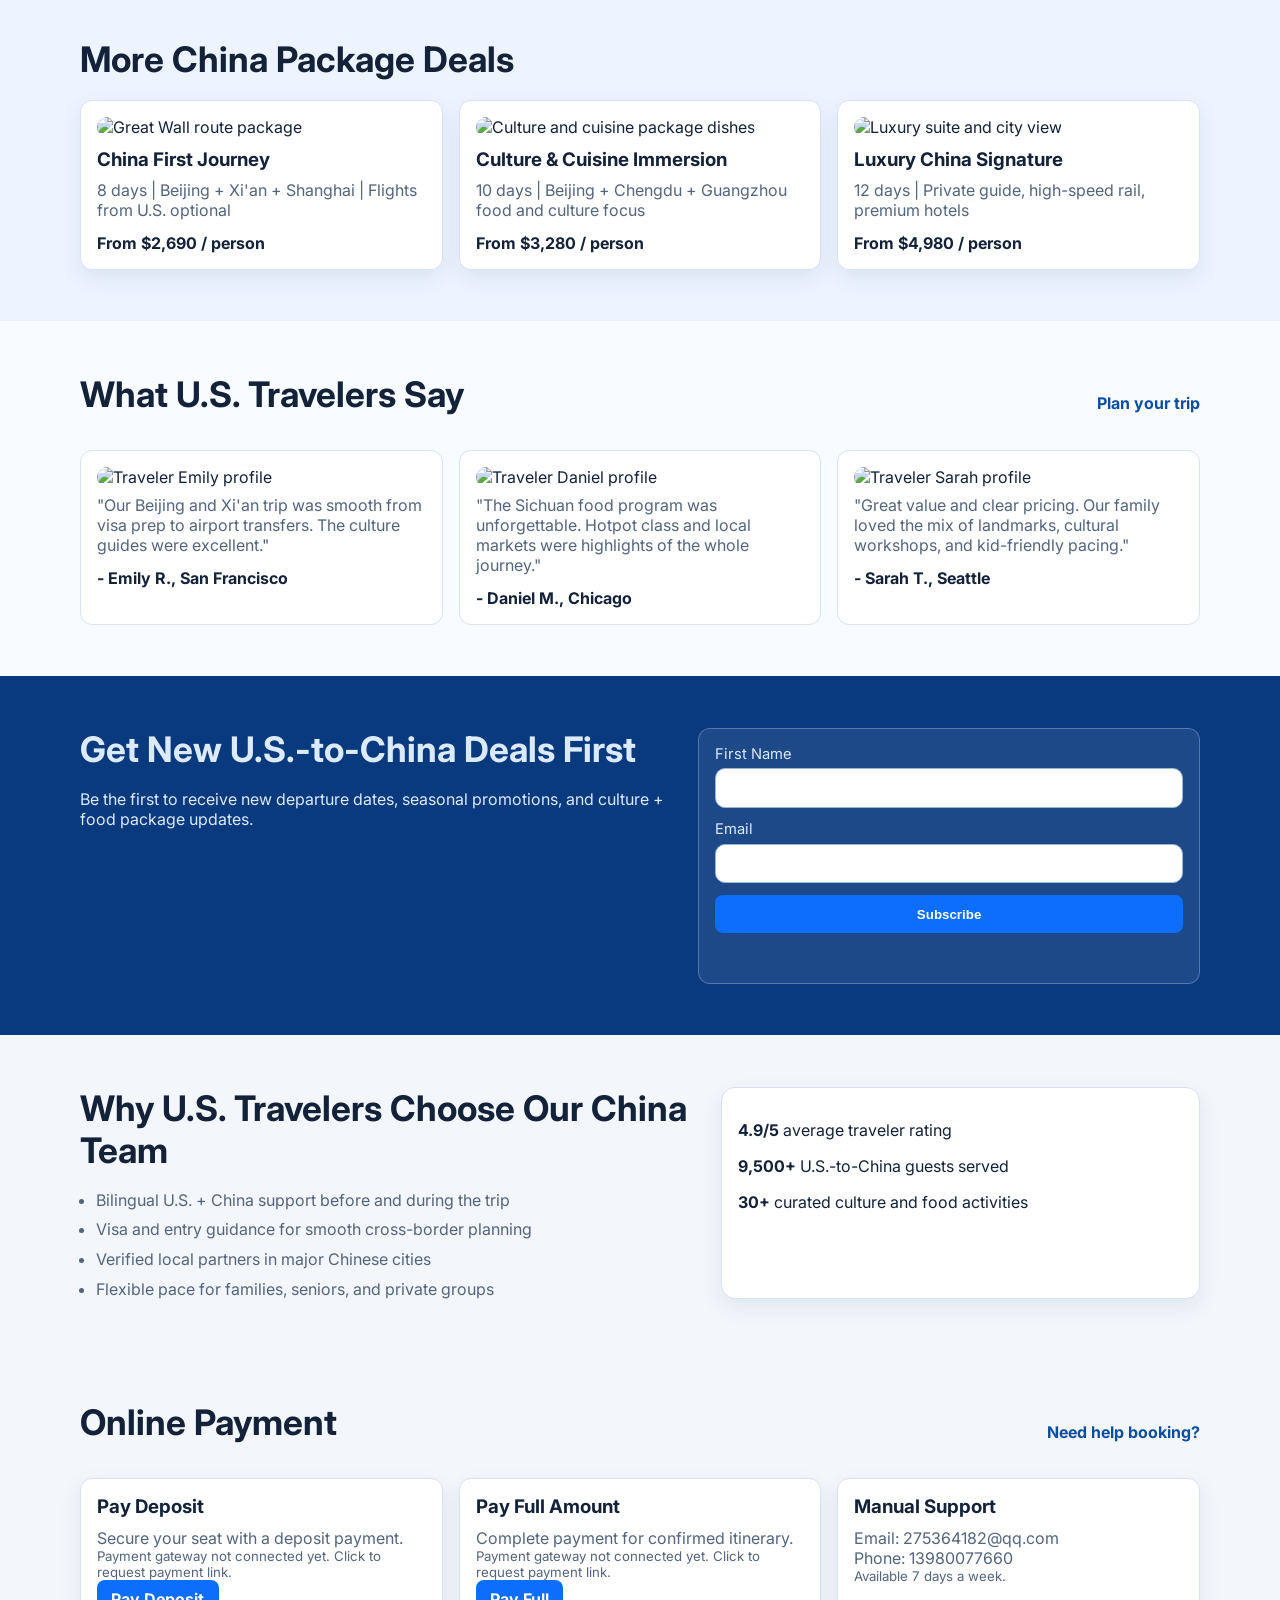
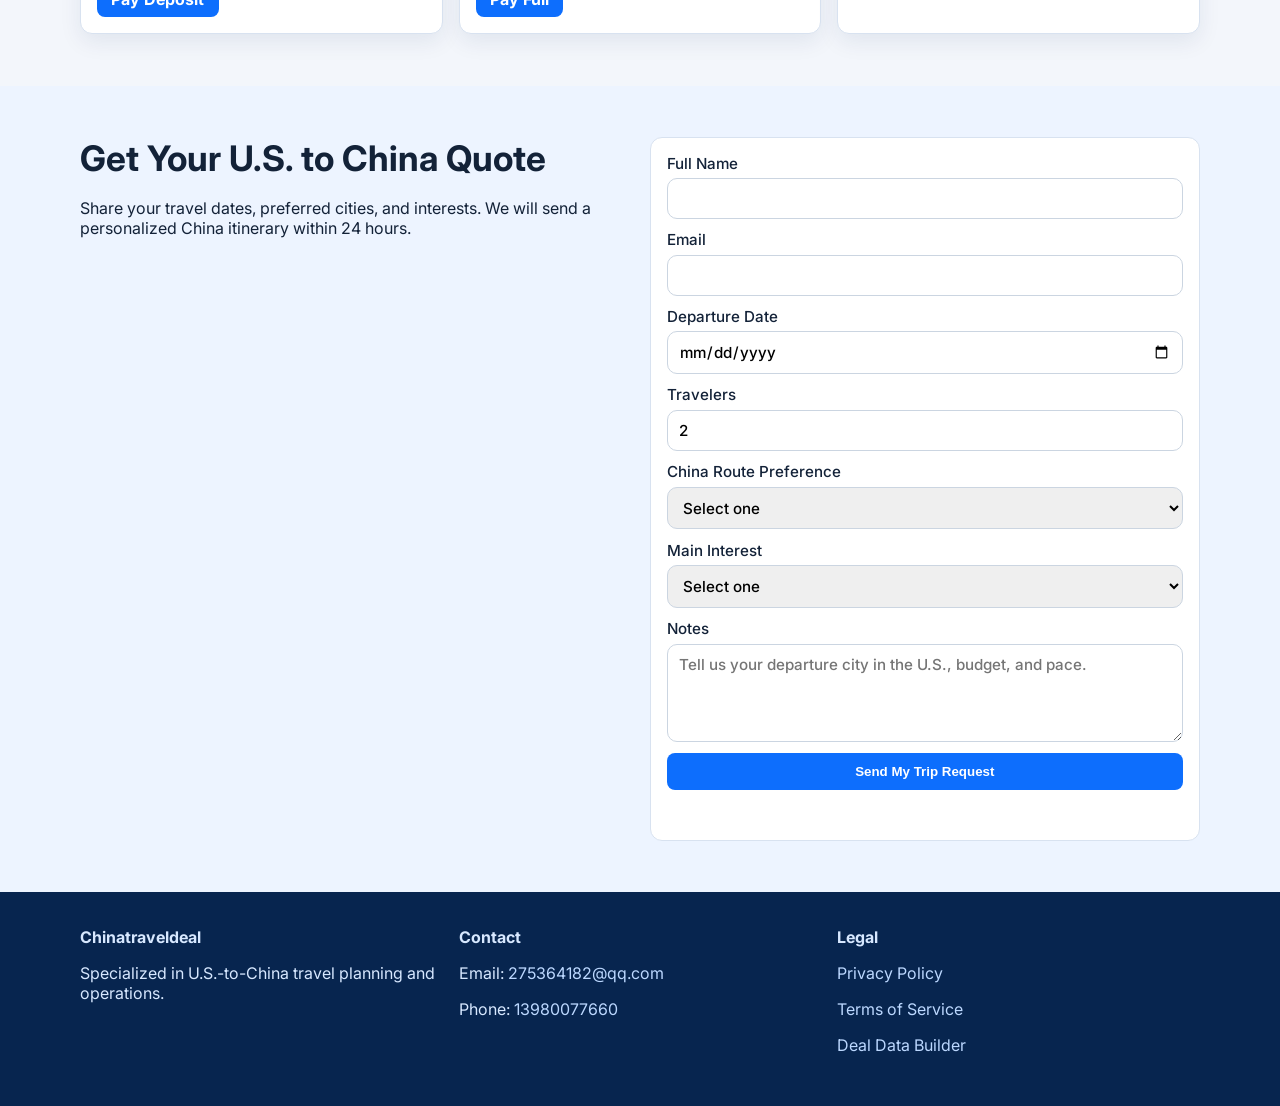
==== commit ea01ea8b: "Add images for routes, culture, food, packages, and testimonials" ====
--- a/index.html
+++ b/index.html
@@ -155,69 +155,6 @@
         </div>
       </section>
 
-      <section class="section region-section">
-        <div class="container">
-          <div class="section-head">
-            <h2>Where in China Would You Like to Go?</h2>
-            <a class="link-more" href="#packages">Browse all routes</a>
-          </div>
-          <div class="region-tabs" id="regionTabs">
-            <button class="region-tab is-active" type="button" data-region="popular">
-              Popular <span>18 deals</span>
-            </button>
-            <button class="region-tab" type="button" data-region="culture">
-              Culture <span>12 deals</span>
-            </button>
-            <button class="region-tab" type="button" data-region="food">
-              Food <span>9 deals</span>
-            </button>
-            <button class="region-tab" type="button" data-region="nature">
-              Nature <span>7 deals</span>
-            </button>
-          </div>
-          <div class="region-content is-active" data-region-panel="popular">
-            <div class="region-list">
-              <span>Beijing</span>
-              <span>Shanghai</span>
-              <span>Xi'an</span>
-              <span>Chengdu</span>
-              <span>Hangzhou</span>
-              <span>Guilin</span>
-            </div>
-          </div>
-          <div class="region-content" data-region-panel="culture">
-            <div class="region-list">
-              <span>Xi'an</span>
-              <span>Pingyao</span>
-              <span>Suzhou</span>
-              <span>Nanjing</span>
-              <span>Luoyang</span>
-              <span>Dunhuang</span>
-            </div>
-          </div>
-          <div class="region-content" data-region-panel="food">
-            <div class="region-list">
-              <span>Beijing</span>
-              <span>Chengdu</span>
-              <span>Guangzhou</span>
-              <span>Chongqing</span>
-              <span>Xi'an</span>
-              <span>Shanghai</span>
-            </div>
-          </div>
-          <div class="region-content" data-region-panel="nature">
-            <div class="region-list">
-              <span>Guilin</span>
-              <span>Jiuzhaigou</span>
-              <span>Zhangjiajie</span>
-              <span>Yunnan</span>
-              <span>Yellow Mountains</span>
-              <span>Tibet Edge Routes</span>
-            </div>
-          </div>
-        </div>
-      </section>
-
       <section id="deals" class="section">
         <div class="container">
           <div class="section-head">
@@ -251,6 +188,11 @@
           <h2>Top U.S. to China Routes</h2>
           <div class="cards">
             <article class="card">
+              <img
+                class="section-card-image"
+                src="https://images.unsplash.com/photo-1508804185872-d7badad00f7d?auto=format&fit=crop&w=1200&q=60"
+                alt="Shanghai skyline and river"
+              />
               <h3>Classic China Route</h3>
               <p>
                 U.S. departure, Beijing, Xi'an, Shanghai. Ideal for first-time
@@ -258,6 +200,11 @@
               </p>
             </article>
             <article class="card">
+              <img
+                class="section-card-image"
+                src="https://images.unsplash.com/photo-1528164344705-47542687000d?auto=format&fit=crop&w=1200&q=60"
+                alt="Great Wall mountain section"
+              />
               <h3>Southwest Discovery</h3>
               <p>
                 Chengdu, Leshan, and Jiuzhaigou with panda visits, mountain
@@ -265,6 +212,11 @@
               </p>
             </article>
             <article class="card">
+              <img
+                class="section-card-image"
+                src="https://images.unsplash.com/photo-1533050487297-09b450131914?auto=format&fit=crop&w=1200&q=60"
+                alt="Ancient Chinese town with water canal"
+              />
               <h3>Yangtze + Ancient Towns</h3>
               <p>
                 Shanghai, Hangzhou, and water towns with optional Yangtze cruise
@@ -280,6 +232,11 @@
           <h2>Chinese Culture Experiences</h2>
           <div class="cards">
             <article class="card">
+              <img
+                class="section-card-image"
+                src="https://images.unsplash.com/photo-1547981609-4b6bf67db8f6?auto=format&fit=crop&w=1200&q=60"
+                alt="Traditional Chinese architecture and culture"
+              />
               <h3>Traditional Arts</h3>
               <p>
                 Peking Opera backstage visit, calligraphy workshop, and Hanfu
@@ -287,6 +244,11 @@
               </p>
             </article>
             <article class="card">
+              <img
+                class="section-card-image"
+                src="https://images.unsplash.com/photo-1535598745644-bc79153a2e03?auto=format&fit=crop&w=1200&q=60"
+                alt="Forbidden City in Beijing"
+              />
               <h3>History & Heritage</h3>
               <p>
                 Guided storytelling at the Great Wall, Forbidden City, Terracotta
@@ -294,6 +256,11 @@
               </p>
             </article>
             <article class="card">
+              <img
+                class="section-card-image"
+                src="https://images.unsplash.com/photo-1510337550647-e84f83e341ca?auto=format&fit=crop&w=1200&q=60"
+                alt="Chinese lantern festival lights"
+              />
               <h3>Festival Programs</h3>
               <p>
                 Seasonal trips around Chinese New Year, Dragon Boat Festival, and
@@ -309,6 +276,11 @@
           <h2>Chinese Food Journey Programs</h2>
           <div class="cards">
             <article class="card">
+              <img
+                class="section-card-image"
+                src="https://images.unsplash.com/photo-1496116218417-1a781b1c416c?auto=format&fit=crop&w=1200&q=60"
+                alt="Beijing style Chinese dishes"
+              />
               <h3>Beijing Flavor Trail</h3>
               <p>
                 Peking duck banquet, hutong street food walk, and tea pairing with
@@ -316,6 +288,11 @@
               </p>
             </article>
             <article class="card">
+              <img
+                class="section-card-image"
+                src="https://images.unsplash.com/photo-1563245372-f21724e3856d?auto=format&fit=crop&w=1200&q=60"
+                alt="Sichuan spicy cuisine on table"
+              />
               <h3>Sichuan Spice Experience</h3>
               <p>
                 Hotpot tasting, mapo tofu cooking class, and market-to-table chef
@@ -323,6 +300,11 @@
               </p>
             </article>
             <article class="card">
+              <img
+                class="section-card-image"
+                src="https://images.unsplash.com/photo-1559339352-11d035aa65de?auto=format&fit=crop&w=1200&q=60"
+                alt="Cantonese dim sum baskets"
+              />
               <h3>Cantonese Fine Dining</h3>
               <p>
                 Dim sum masterclass, seafood night market tour, and premium
@@ -338,16 +320,31 @@
           <h2>More China Package Deals</h2>
           <div class="packages">
             <article class="package">
+              <img
+                class="section-card-image"
+                src="https://images.unsplash.com/photo-1528164344705-47542687000d?auto=format&fit=crop&w=1200&q=60"
+                alt="Great Wall route package"
+              />
               <h3>China First Journey</h3>
               <p>8 days | Beijing + Xi'an + Shanghai | Flights from U.S. optional</p>
               <strong>From $2,690 / person</strong>
             </article>
             <article class="package">
+              <img
+                class="section-card-image"
+                src="https://images.unsplash.com/photo-1496116218417-1a781b1c416c?auto=format&fit=crop&w=1200&q=60"
+                alt="Culture and cuisine package dishes"
+              />
               <h3>Culture & Cuisine Immersion</h3>
               <p>10 days | Beijing + Chengdu + Guangzhou food and culture focus</p>
               <strong>From $3,280 / person</strong>
             </article>
             <article class="package">
+              <img
+                class="section-card-image"
+                src="https://images.unsplash.com/photo-1519414442781-fbd745c5b497?auto=format&fit=crop&w=1200&q=60"
+                alt="Luxury suite and city view"
+              />
               <h3>Luxury China Signature</h3>
               <p>12 days | Private guide, high-speed rail, premium hotels</p>
               <strong>From $4,980 / person</strong>
@@ -364,6 +361,11 @@
           </div>
           <div class="testimonials">
             <article class="testimonial">
+              <img
+                class="testimonial-image"
+                src="https://images.unsplash.com/photo-1494790108377-be9c29b29330?auto=format&fit=crop&w=300&q=60"
+                alt="Traveler Emily profile"
+              />
               <p>
                 "Our Beijing and Xi'an trip was smooth from visa prep to airport
                 transfers. The culture guides were excellent."
@@ -371,6 +373,11 @@
               <strong>- Emily R., San Francisco</strong>
             </article>
             <article class="testimonial">
+              <img
+                class="testimonial-image"
+                src="https://images.unsplash.com/photo-1500648767791-00dcc994a43e?auto=format&fit=crop&w=300&q=60"
+                alt="Traveler Daniel profile"
+              />
               <p>
                 "The Sichuan food program was unforgettable. Hotpot class and local
                 markets were highlights of the whole journey."
@@ -378,6 +385,11 @@
               <strong>- Daniel M., Chicago</strong>
             </article>
             <article class="testimonial">
+              <img
+                class="testimonial-image"
+                src="https://images.unsplash.com/photo-1487412720507-e7ab37603c6f?auto=format&fit=crop&w=300&q=60"
+                alt="Traveler Sarah profile"
+              />
               <p>
                 "Great value and clear pricing. Our family loved the mix of
                 landmarks, cultural workshops, and kid-friendly pacing."
--- a/styles.css
+++ b/styles.css
@@ -569,6 +569,14 @@
   box-shadow: var(--shadow);
 }
 
+.section-card-image {
+  width: 100%;
+  height: 155px;
+  object-fit: cover;
+  border-radius: 10px;
+  margin-bottom: 0.7rem;
+}
+
 .card p,
 .package p {
   margin: 0;
@@ -650,6 +658,14 @@
   border: 1px solid var(--border);
   border-radius: 12px;
   padding: 1rem;
+}
+
+.testimonial-image {
+  width: 56px;
+  height: 56px;
+  border-radius: 999px;
+  object-fit: cover;
+  margin-bottom: 0.55rem;
 }
 
 .testimonial p {
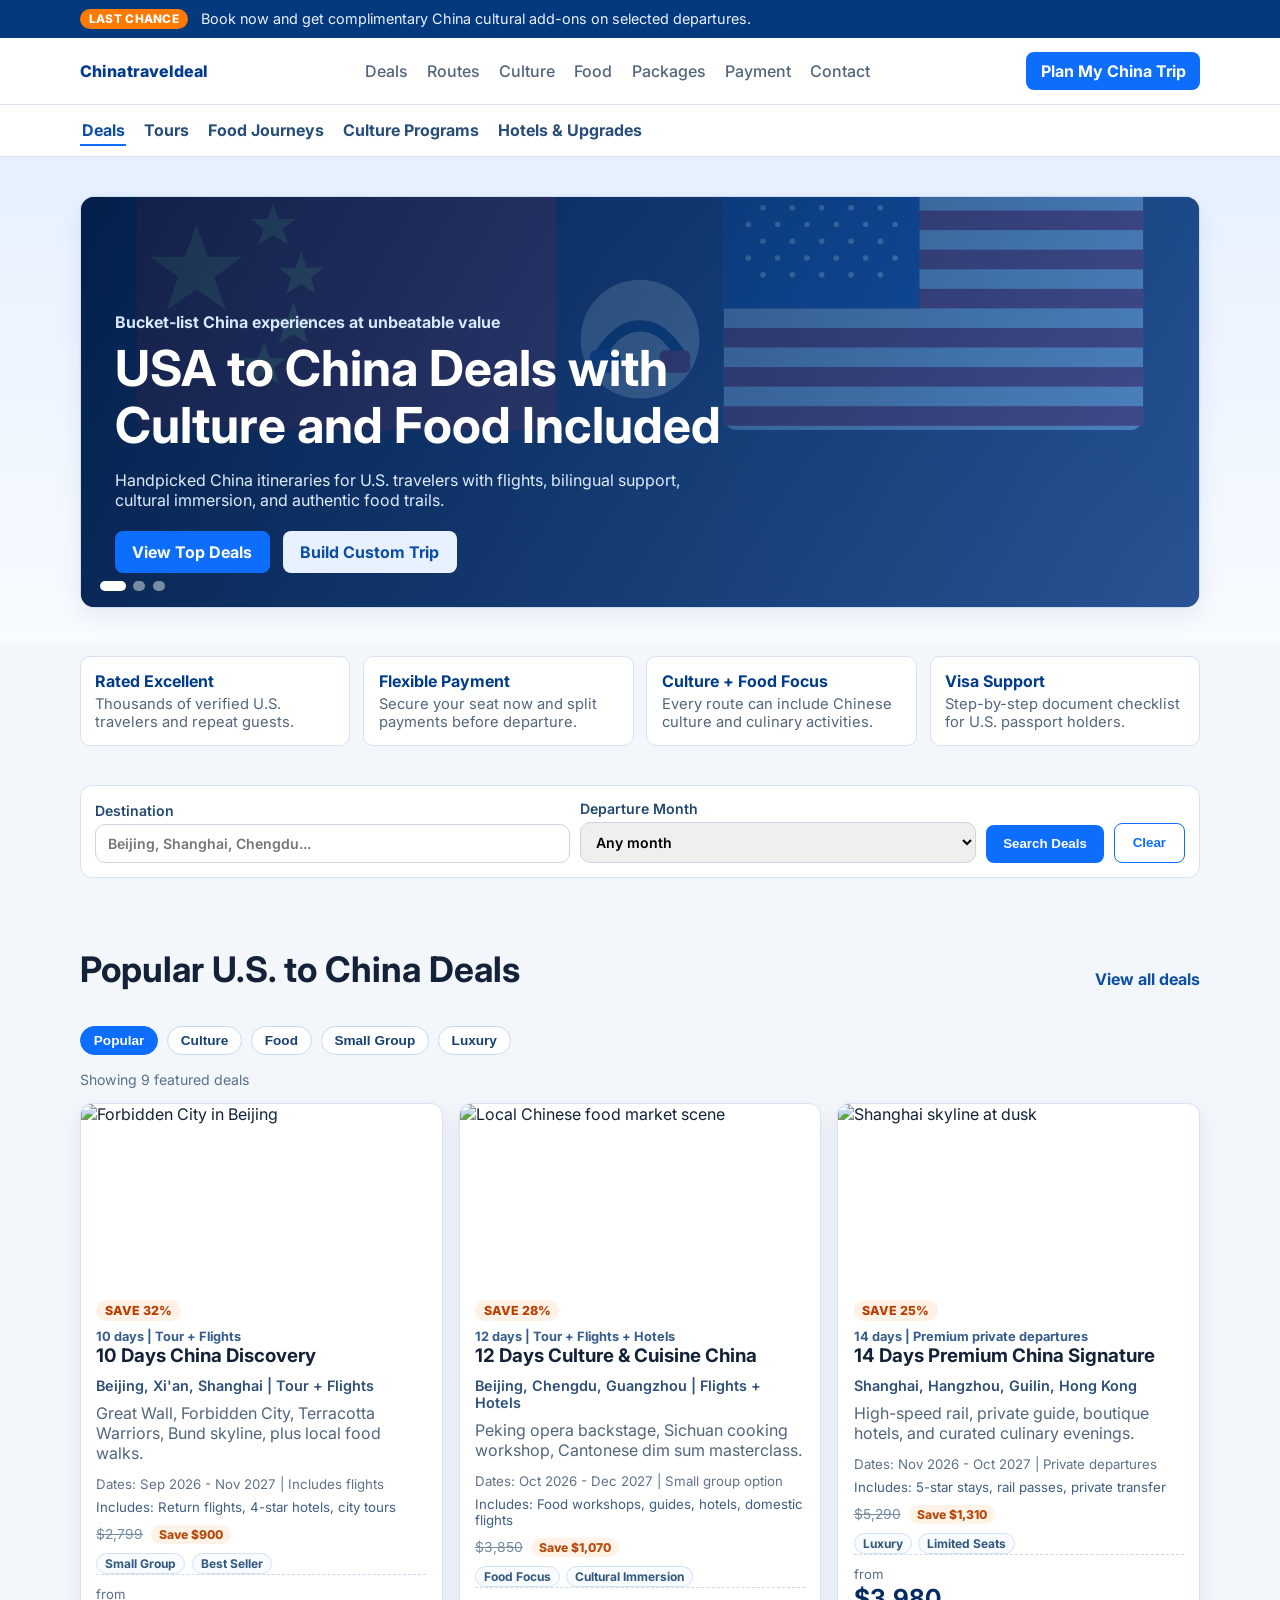
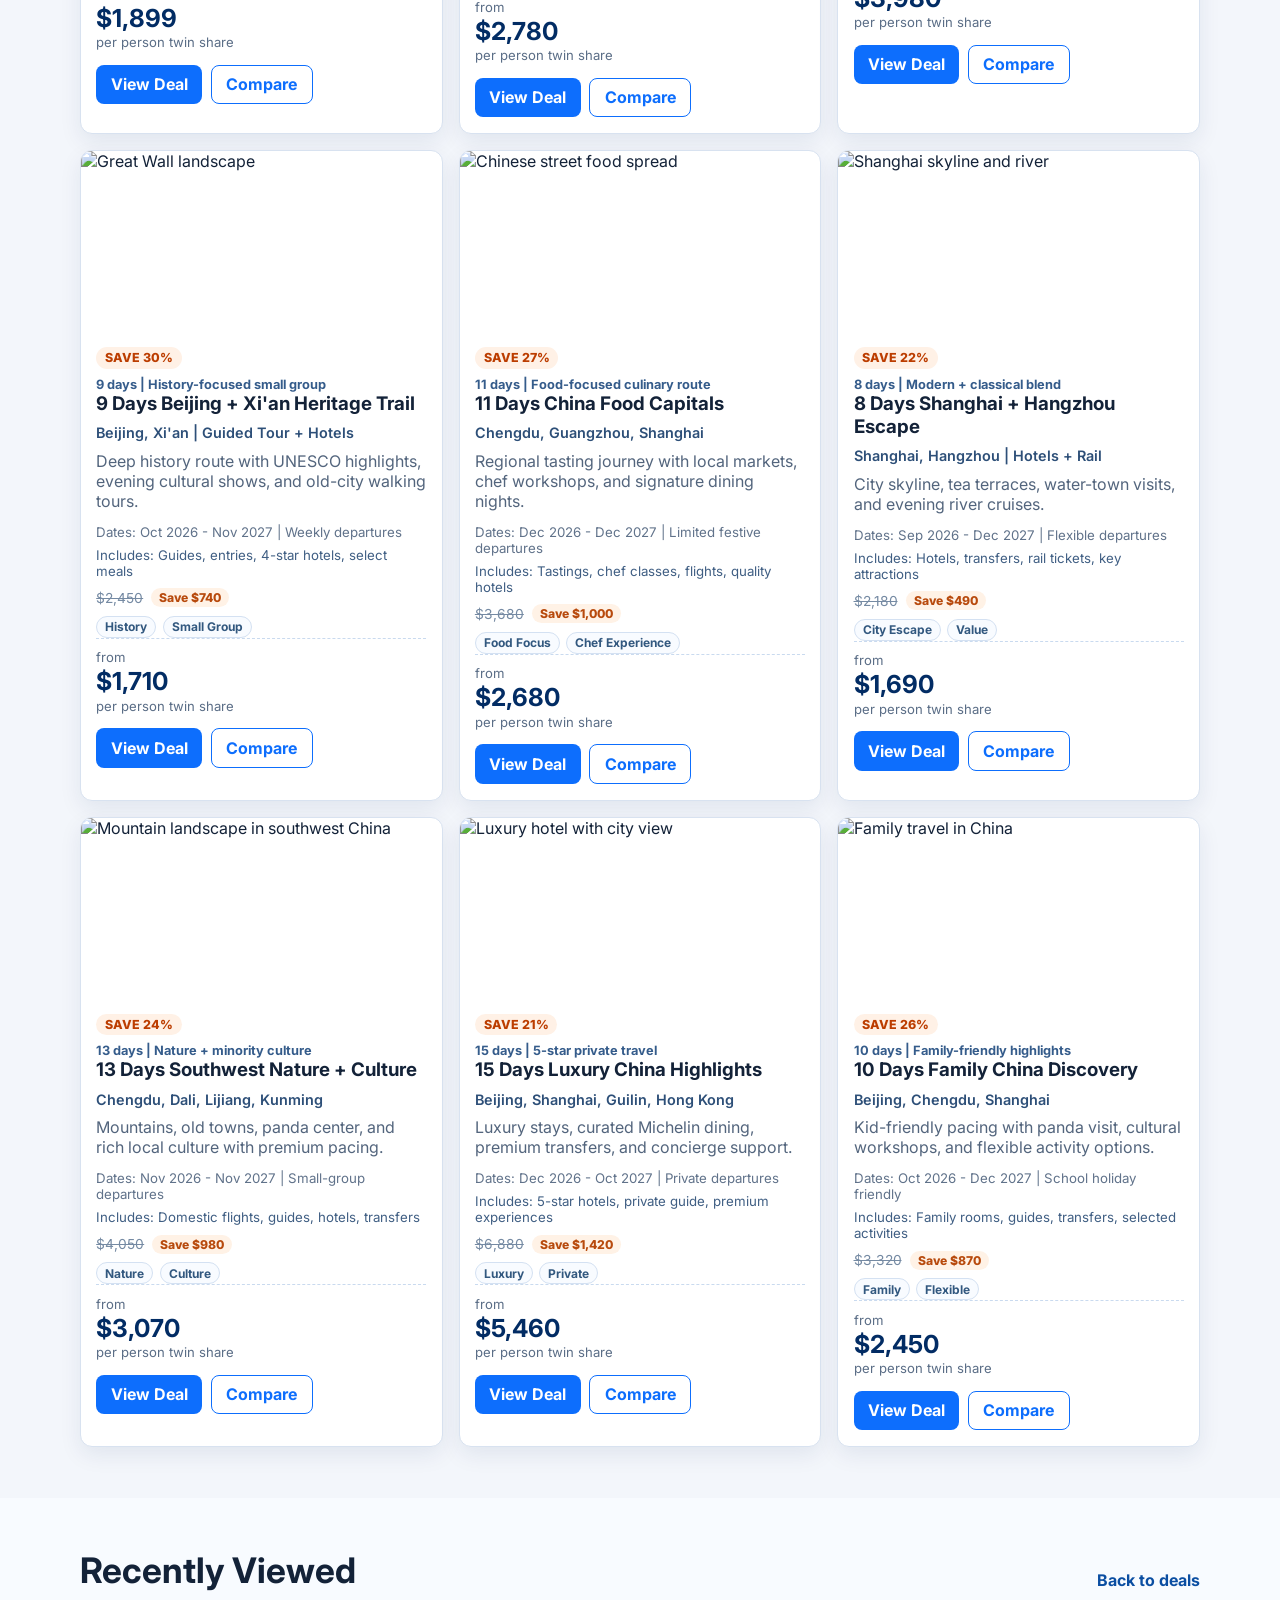
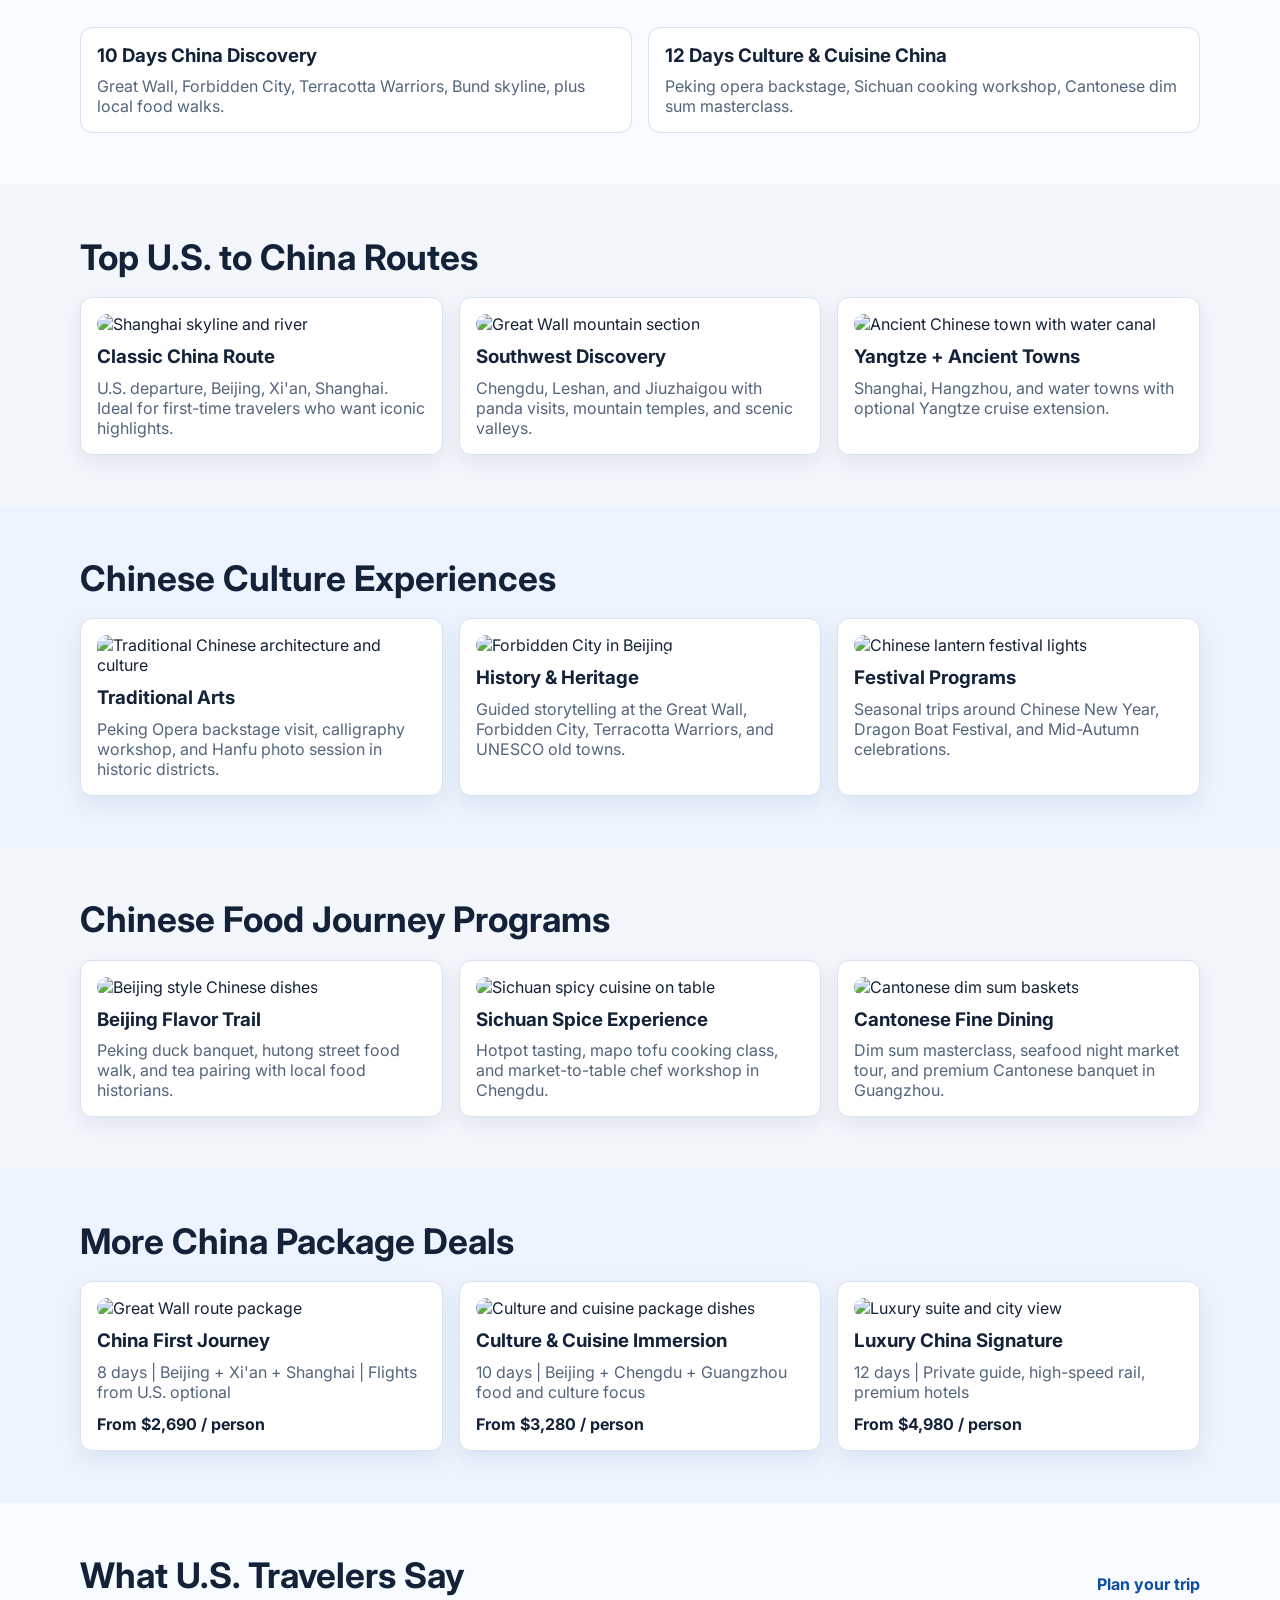
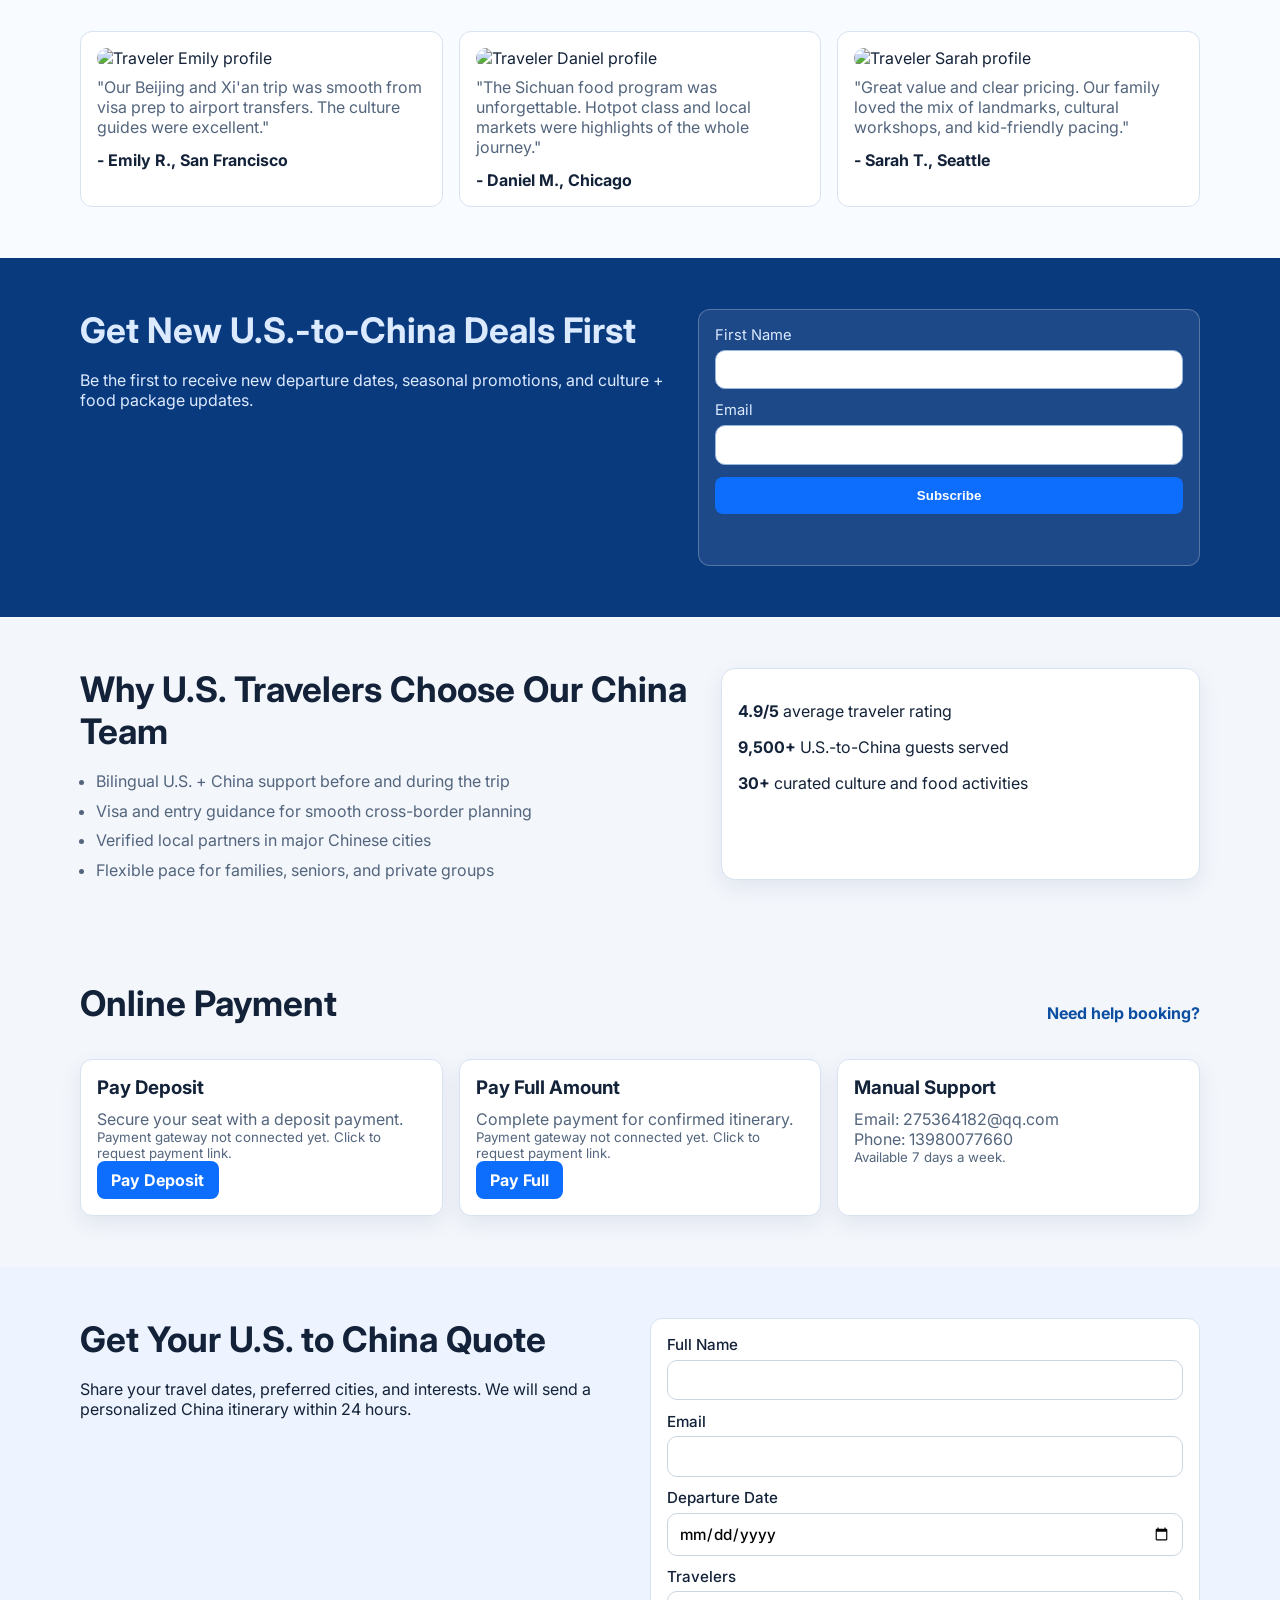
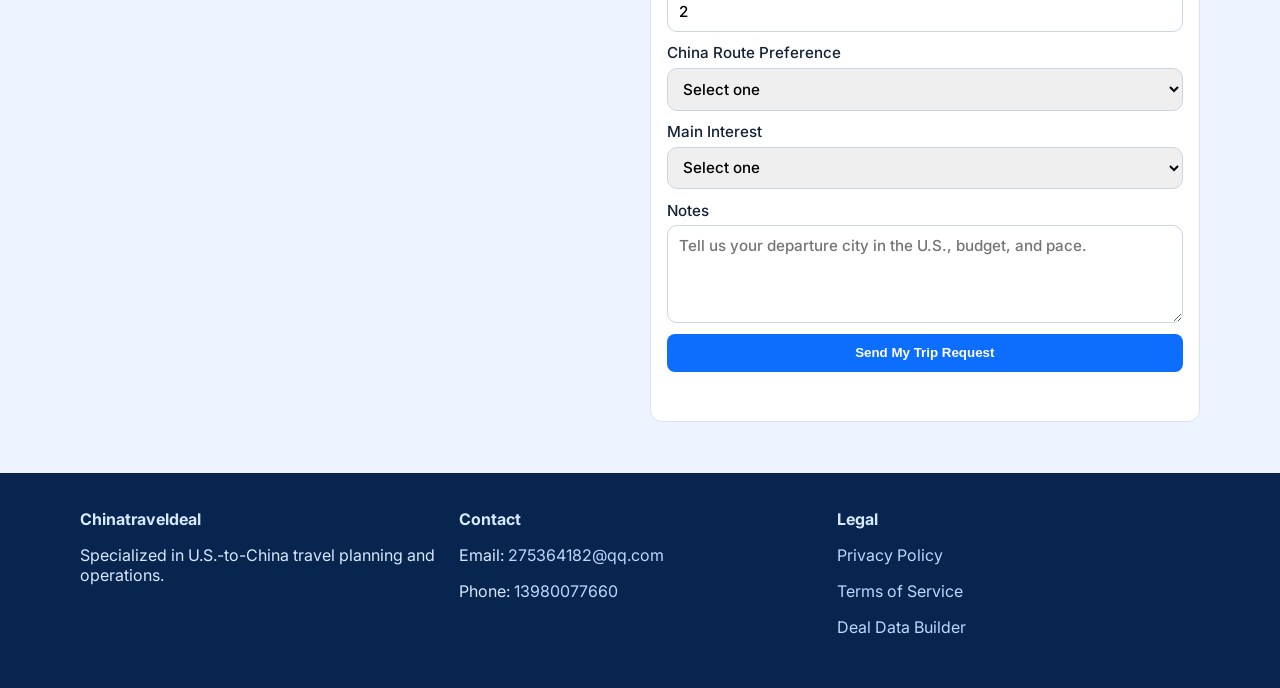
==== commit 26fab6cf: "Update second hero slide background to Great Wall image" ====
--- a/index.html
+++ b/index.html
@@ -8,6 +8,29 @@
       name="description"
       content="Travel from the U.S. to China with curated routes, cultural experiences, and authentic food journeys across Beijing, Shanghai, Xi'an, Chengdu, and Guilin."
     />
+    <meta
+      name="keywords"
+      content="USA to China travel, China tours, China culture tour, China food tour, Chinatraveldeal"
+    />
+    <meta name="robots" content="index, follow" />
+    <link rel="canonical" href="https://txc0001.github.io/chinatraveldeal-site/" />
+    <meta property="og:type" content="website" />
+    <meta property="og:title" content="Chinatraveldeal | USA to China Travel" />
+    <meta
+      property="og:description"
+      content="Discover curated USA-to-China itineraries with culture and food experiences."
+    />
+    <meta property="og:url" content="https://txc0001.github.io/chinatraveldeal-site/" />
+    <meta
+      property="og:image"
+      content="https://upload.wikimedia.org/wikipedia/commons/thumb/a/a1/Forbidden_City_Beijing_Shenwumen_Gate.JPG/1280px-Forbidden_City_Beijing_Shenwumen_Gate.JPG"
+    />
+    <meta name="twitter:card" content="summary_large_image" />
+    <meta name="twitter:title" content="Chinatraveldeal | USA to China Travel" />
+    <meta
+      name="twitter:description"
+      content="USA to China routes with culture and cuisine experiences."
+    />
     <link rel="preconnect" href="https://fonts.googleapis.com" />
     <link rel="preconnect" href="https://fonts.gstatic.com" crossorigin />
     <link
@@ -15,6 +38,18 @@
       rel="stylesheet"
     />
     <link rel="stylesheet" href="./styles.css" />
+    <script type="application/ld+json">
+      {
+        "@context": "https://schema.org",
+        "@type": "TravelAgency",
+        "name": "Chinatraveldeal",
+        "url": "https://txc0001.github.io/chinatraveldeal-site/",
+        "email": "275364182@qq.com",
+        "telephone": "13980077660",
+        "areaServed": "US",
+        "sameAs": ["https://github.com/txc0001/chinatraveldeal-site"]
+      }
+    </script>
   </head>
   <body>
     <div class="promo-strip">
@@ -176,19 +211,14 @@
         </div>
       </section>
 
-      <section class="section browse-section">
-        <div class="container browse-wrap">
-          <h2>Browse More China Deals</h2>
-          <div class="pager" id="dealPager"></div>
-        </div>
-      </section>
-
       <section id="routes" class="section">
         <div class="container">
           <h2>Top U.S. to China Routes</h2>
           <div class="cards">
             <article class="card">
               <img
+                loading="lazy"
+                decoding="async"
                 class="section-card-image"
                 src="https://images.unsplash.com/photo-1508804185872-d7badad00f7d?auto=format&fit=crop&w=1200&q=60"
                 alt="Shanghai skyline and river"
@@ -201,6 +231,8 @@
             </article>
             <article class="card">
               <img
+                loading="lazy"
+                decoding="async"
                 class="section-card-image"
                 src="https://images.unsplash.com/photo-1528164344705-47542687000d?auto=format&fit=crop&w=1200&q=60"
                 alt="Great Wall mountain section"
@@ -213,6 +245,8 @@
             </article>
             <article class="card">
               <img
+                loading="lazy"
+                decoding="async"
                 class="section-card-image"
                 src="https://images.unsplash.com/photo-1533050487297-09b450131914?auto=format&fit=crop&w=1200&q=60"
                 alt="Ancient Chinese town with water canal"
@@ -233,6 +267,8 @@
           <div class="cards">
             <article class="card">
               <img
+                loading="lazy"
+                decoding="async"
                 class="section-card-image"
                 src="https://images.unsplash.com/photo-1547981609-4b6bf67db8f6?auto=format&fit=crop&w=1200&q=60"
                 alt="Traditional Chinese architecture and culture"
@@ -245,8 +281,10 @@
             </article>
             <article class="card">
               <img
-                class="section-card-image"
-                src="https://images.unsplash.com/photo-1535598745644-bc79153a2e03?auto=format&fit=crop&w=1200&q=60"
+                loading="lazy"
+                decoding="async"
+                class="section-card-image"
+                src="https://upload.wikimedia.org/wikipedia/commons/thumb/a/a1/Forbidden_City_Beijing_Shenwumen_Gate.JPG/1280px-Forbidden_City_Beijing_Shenwumen_Gate.JPG"
                 alt="Forbidden City in Beijing"
               />
               <h3>History & Heritage</h3>
@@ -257,6 +295,8 @@
             </article>
             <article class="card">
               <img
+                loading="lazy"
+                decoding="async"
                 class="section-card-image"
                 src="https://images.unsplash.com/photo-1510337550647-e84f83e341ca?auto=format&fit=crop&w=1200&q=60"
                 alt="Chinese lantern festival lights"
@@ -277,6 +317,8 @@
           <div class="cards">
             <article class="card">
               <img
+                loading="lazy"
+                decoding="async"
                 class="section-card-image"
                 src="https://images.unsplash.com/photo-1496116218417-1a781b1c416c?auto=format&fit=crop&w=1200&q=60"
                 alt="Beijing style Chinese dishes"
@@ -289,6 +331,8 @@
             </article>
             <article class="card">
               <img
+                loading="lazy"
+                decoding="async"
                 class="section-card-image"
                 src="https://images.unsplash.com/photo-1563245372-f21724e3856d?auto=format&fit=crop&w=1200&q=60"
                 alt="Sichuan spicy cuisine on table"
@@ -301,6 +345,8 @@
             </article>
             <article class="card">
               <img
+                loading="lazy"
+                decoding="async"
                 class="section-card-image"
                 src="https://images.unsplash.com/photo-1559339352-11d035aa65de?auto=format&fit=crop&w=1200&q=60"
                 alt="Cantonese dim sum baskets"
@@ -321,6 +367,8 @@
           <div class="packages">
             <article class="package">
               <img
+                loading="lazy"
+                decoding="async"
                 class="section-card-image"
                 src="https://images.unsplash.com/photo-1528164344705-47542687000d?auto=format&fit=crop&w=1200&q=60"
                 alt="Great Wall route package"
@@ -331,6 +379,8 @@
             </article>
             <article class="package">
               <img
+                loading="lazy"
+                decoding="async"
                 class="section-card-image"
                 src="https://images.unsplash.com/photo-1496116218417-1a781b1c416c?auto=format&fit=crop&w=1200&q=60"
                 alt="Culture and cuisine package dishes"
@@ -341,6 +391,8 @@
             </article>
             <article class="package">
               <img
+                loading="lazy"
+                decoding="async"
                 class="section-card-image"
                 src="https://images.unsplash.com/photo-1519414442781-fbd745c5b497?auto=format&fit=crop&w=1200&q=60"
                 alt="Luxury suite and city view"
@@ -362,6 +414,8 @@
           <div class="testimonials">
             <article class="testimonial">
               <img
+                loading="lazy"
+                decoding="async"
                 class="testimonial-image"
                 src="https://images.unsplash.com/photo-1494790108377-be9c29b29330?auto=format&fit=crop&w=300&q=60"
                 alt="Traveler Emily profile"
@@ -374,6 +428,8 @@
             </article>
             <article class="testimonial">
               <img
+                loading="lazy"
+                decoding="async"
                 class="testimonial-image"
                 src="https://images.unsplash.com/photo-1500648767791-00dcc994a43e?auto=format&fit=crop&w=300&q=60"
                 alt="Traveler Daniel profile"
@@ -386,6 +442,8 @@
             </article>
             <article class="testimonial">
               <img
+                loading="lazy"
+                decoding="async"
                 class="testimonial-image"
                 src="https://images.unsplash.com/photo-1487412720507-e7ab37603c6f?auto=format&fit=crop&w=300&q=60"
                 alt="Traveler Sarah profile"
--- a/styles.css
+++ b/styles.css
@@ -176,12 +176,12 @@
 
 .hero-slide:nth-child(1) {
   background-image: linear-gradient(120deg, rgba(2, 31, 74, 0.92), rgba(18, 97, 185, 0.72)),
-    url("https://images.unsplash.com/photo-1547981609-4b6bf67db8f6?auto=format&fit=crop&w=1400&q=60");
+    url("./hero-us-china.svg");
 }
 
 .hero-slide:nth-child(2) {
   background-image: linear-gradient(120deg, rgba(53, 14, 10, 0.9), rgba(173, 63, 43, 0.7)),
-    url("https://images.unsplash.com/photo-1543340713-8a5b9c609f1c?auto=format&fit=crop&w=1400&q=60");
+    url("https://upload.wikimedia.org/wikipedia/commons/thumb/1/10/20190501120517%21Great_Wall_at_Jinshanling-edit.jpg/1280px-20190501120517%21Great_Wall_at_Jinshanling-edit.jpg");
 }
 
 .hero-slide:nth-child(3) {
@@ -572,6 +572,7 @@
 .section-card-image {
   width: 100%;
   height: 155px;
+  aspect-ratio: 16 / 9;
   object-fit: cover;
   border-radius: 10px;
   margin-bottom: 0.7rem;
@@ -608,39 +609,6 @@
 .recent-card p {
   margin: 0;
   color: var(--muted);
-}
-
-.browse-section {
-  padding-top: 1.2rem;
-  background: #fff;
-}
-
-.browse-wrap {
-  display: flex;
-  align-items: center;
-  justify-content: space-between;
-  gap: 1rem;
-}
-
-.pager {
-  display: flex;
-  gap: 0.5rem;
-}
-
-.pager-btn {
-  border: 1px solid #c8d9ee;
-  background: #fff;
-  color: #21476e;
-  border-radius: 8px;
-  min-width: 40px;
-  padding: 0.45rem 0.75rem;
-  font-weight: 700;
-}
-
-.pager-btn.is-active {
-  background: #0d6efd;
-  color: #fff;
-  border-color: #0d6efd;
 }
 
 .testimonial-section {
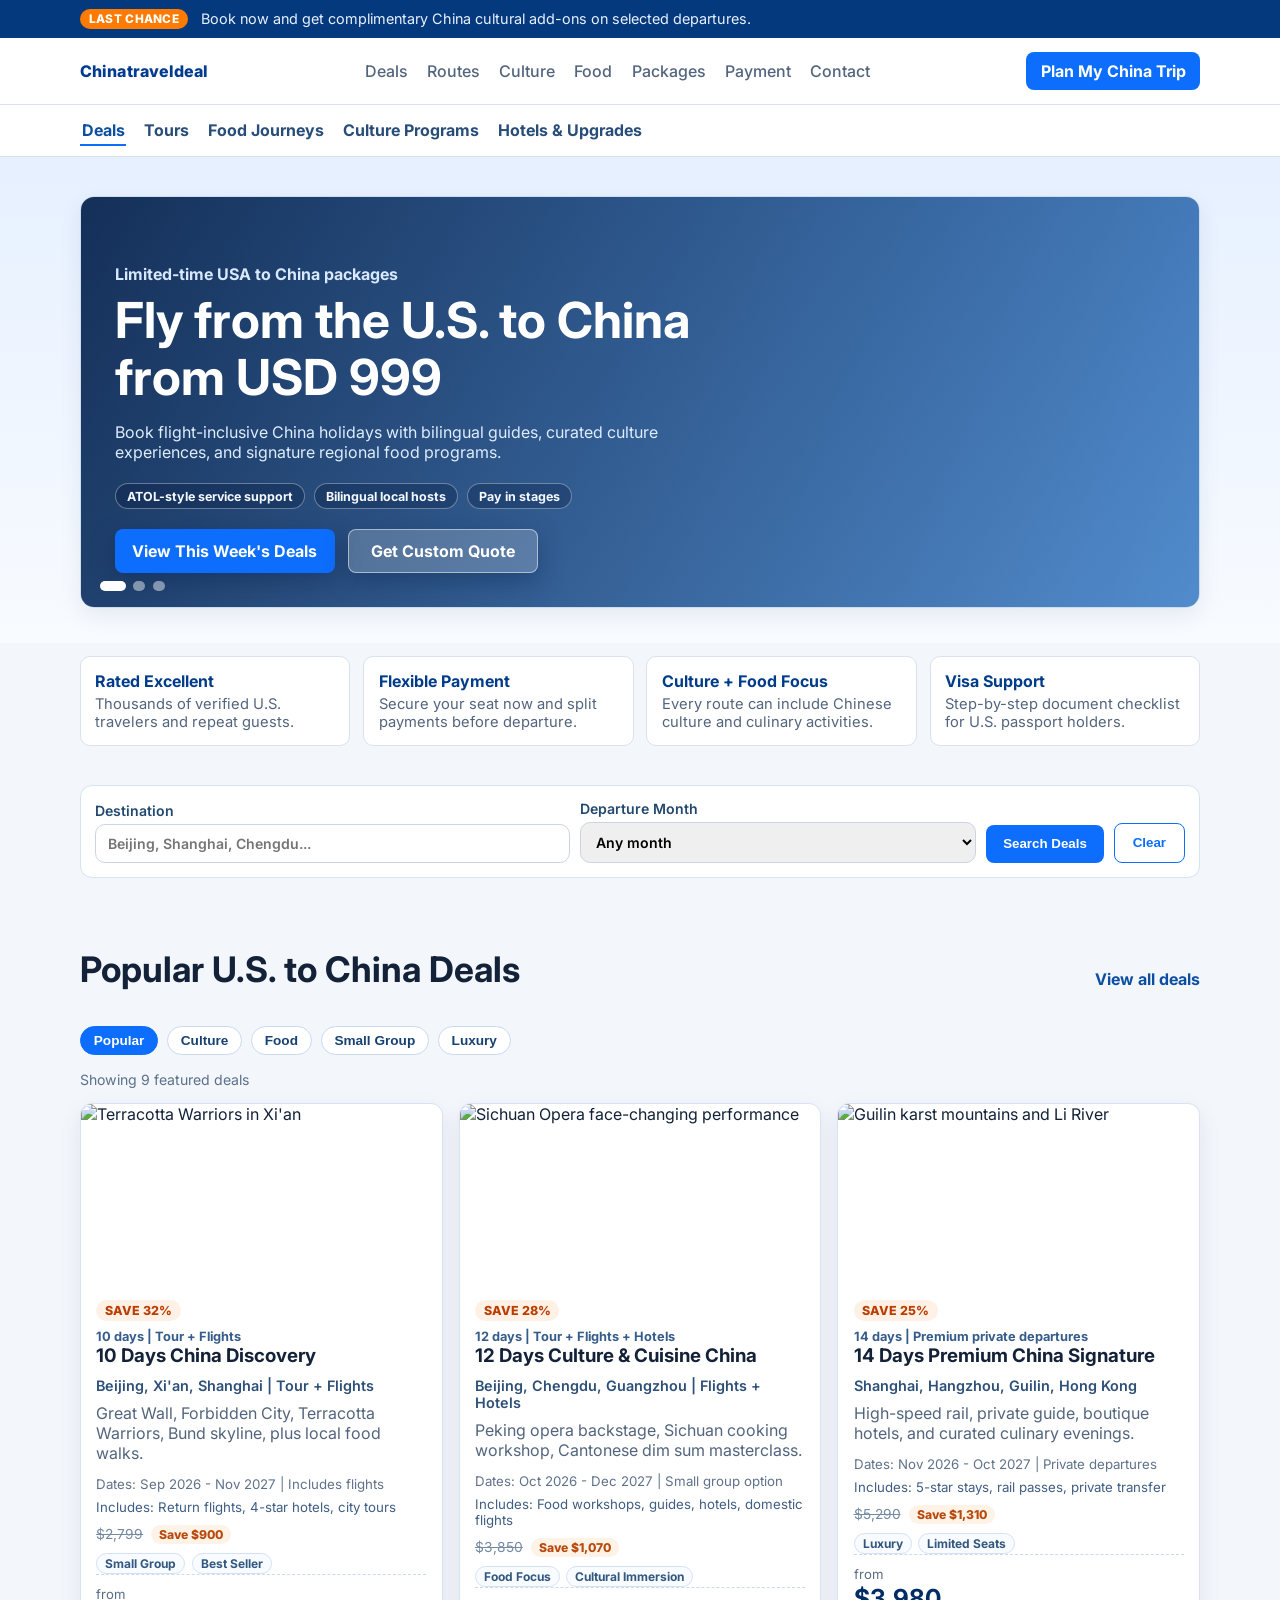
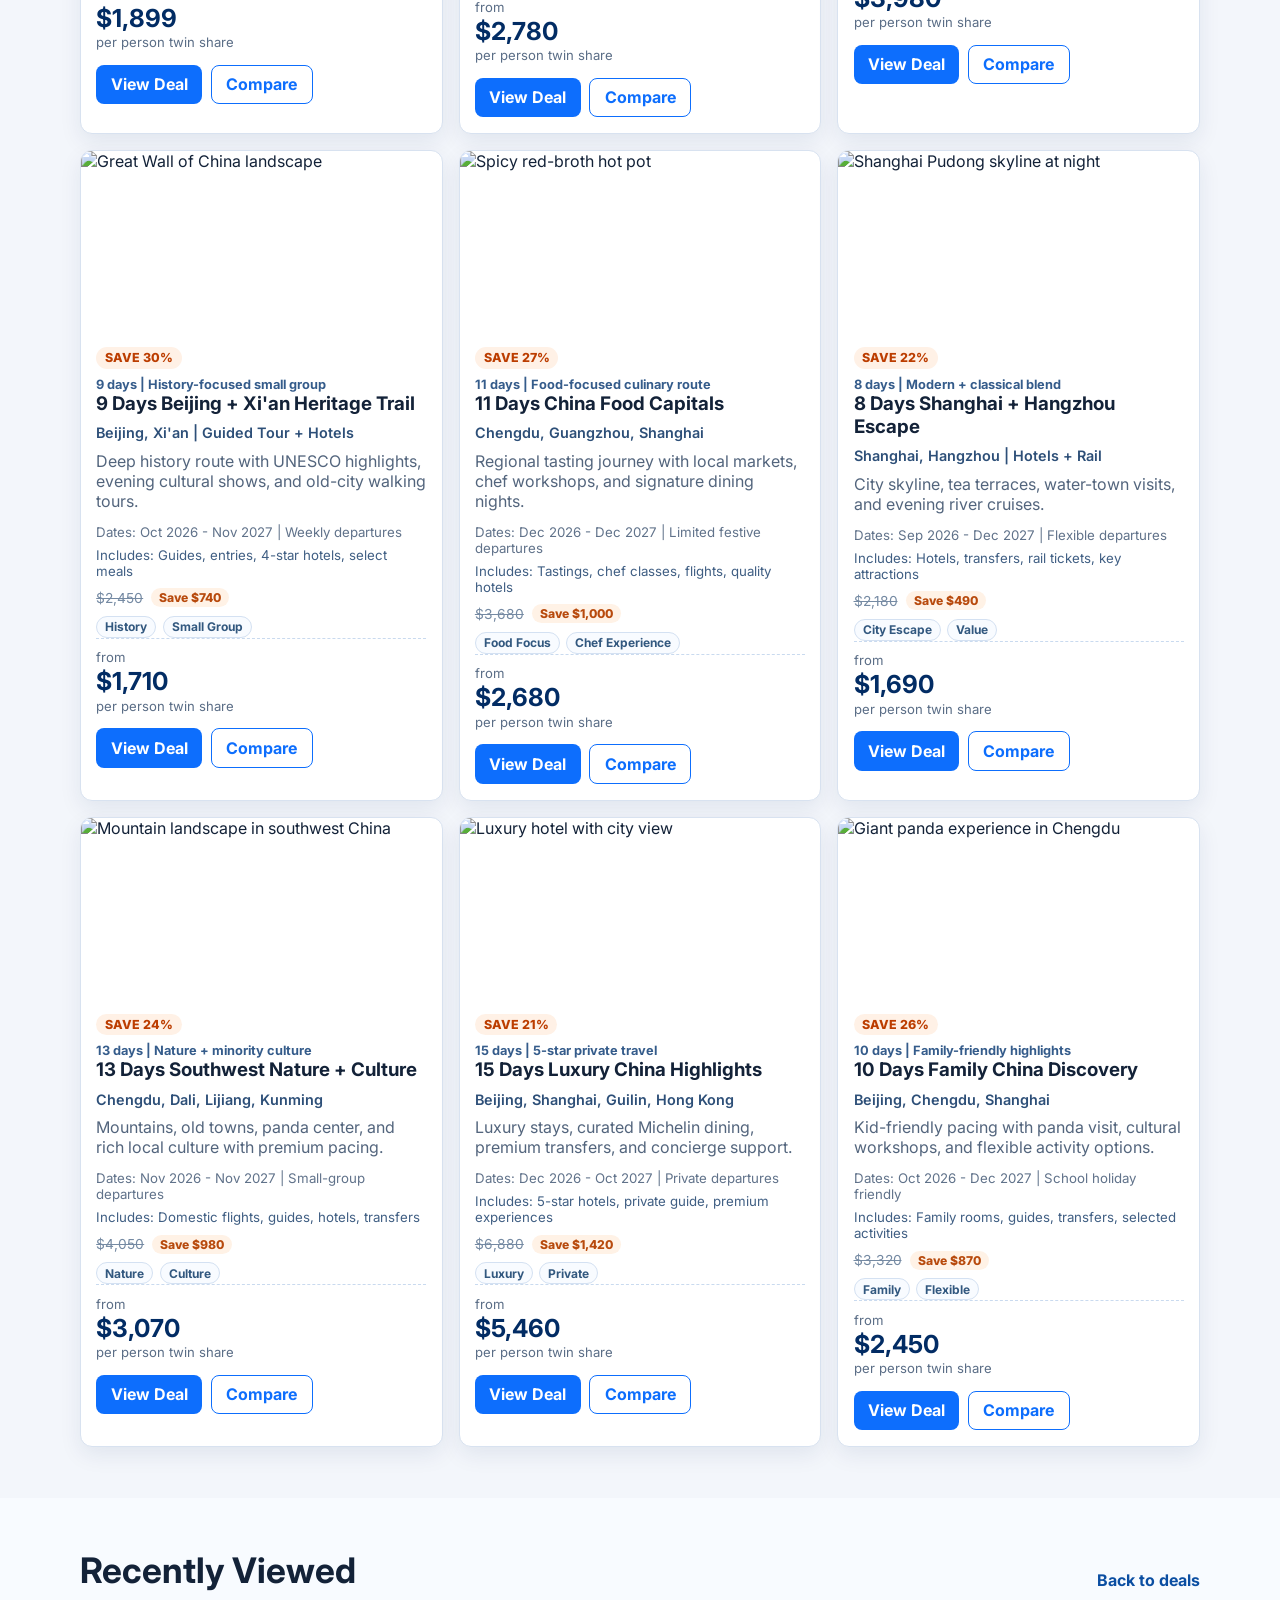
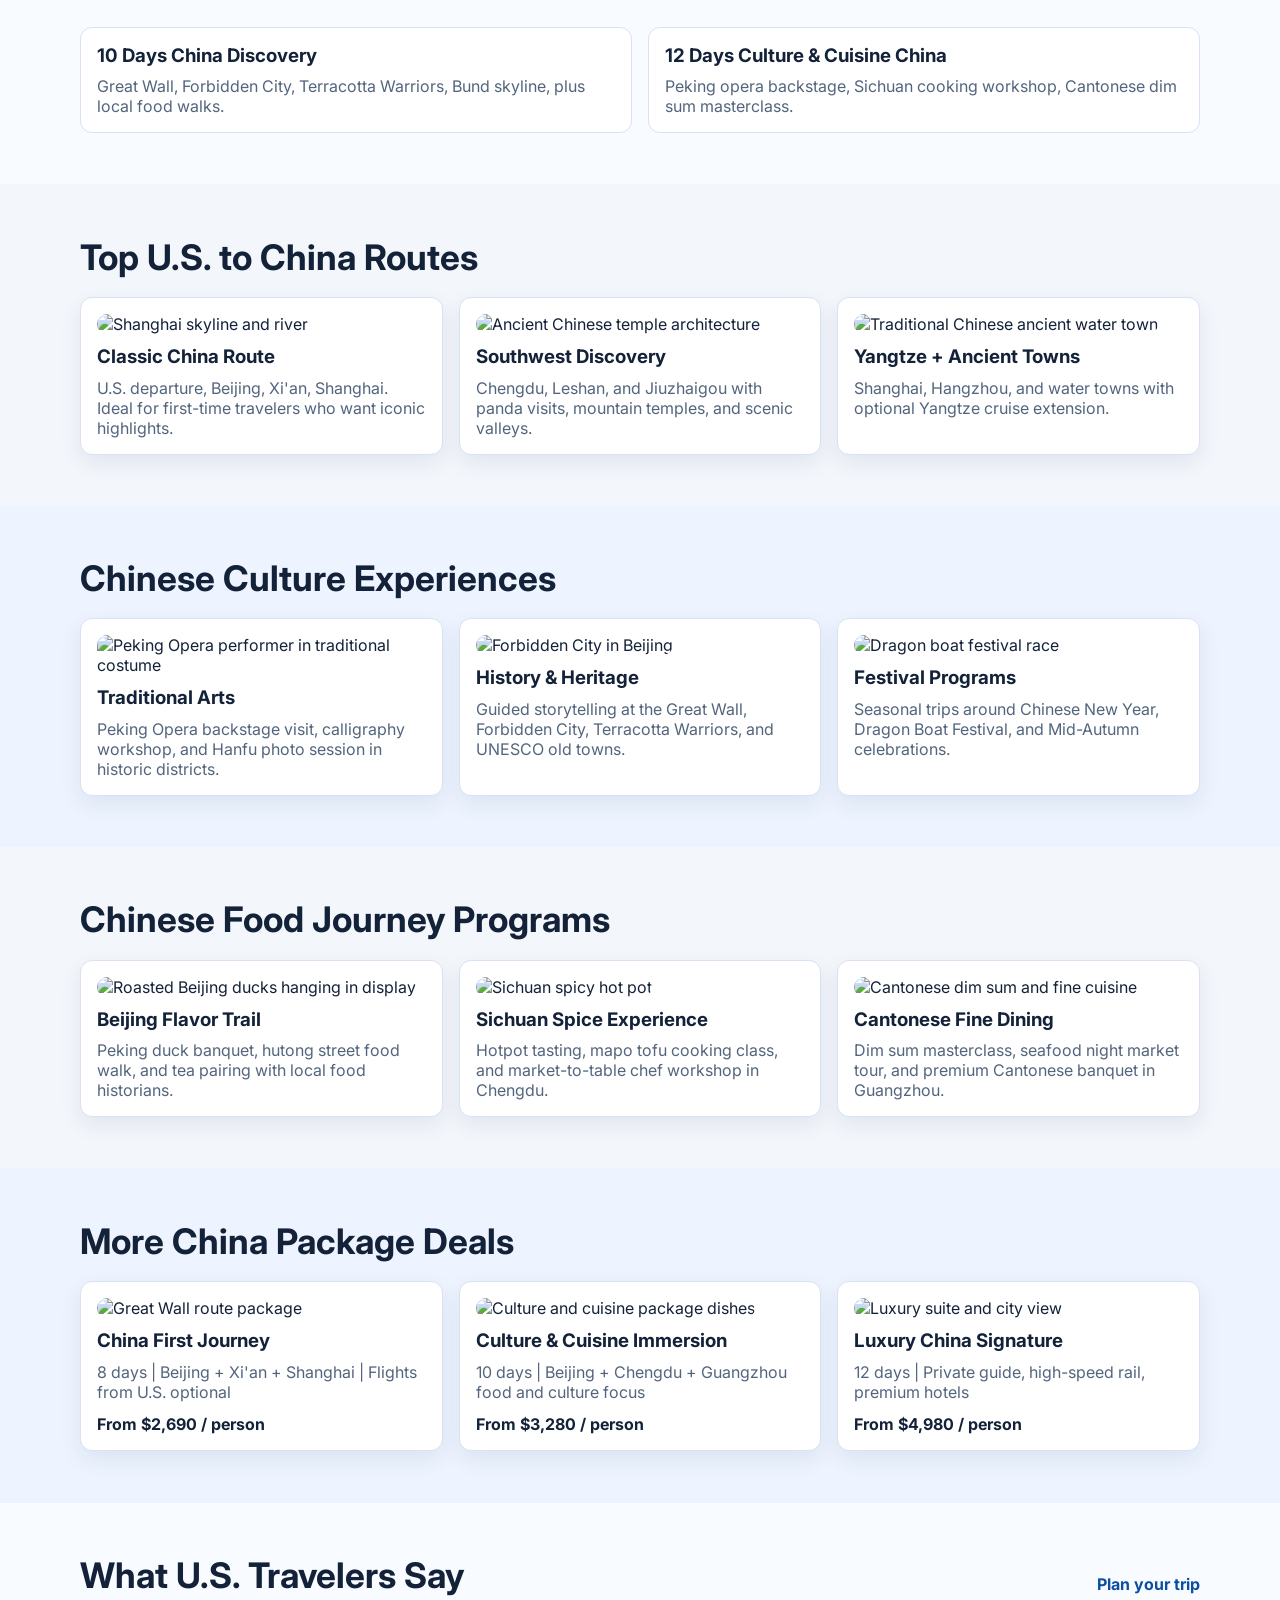
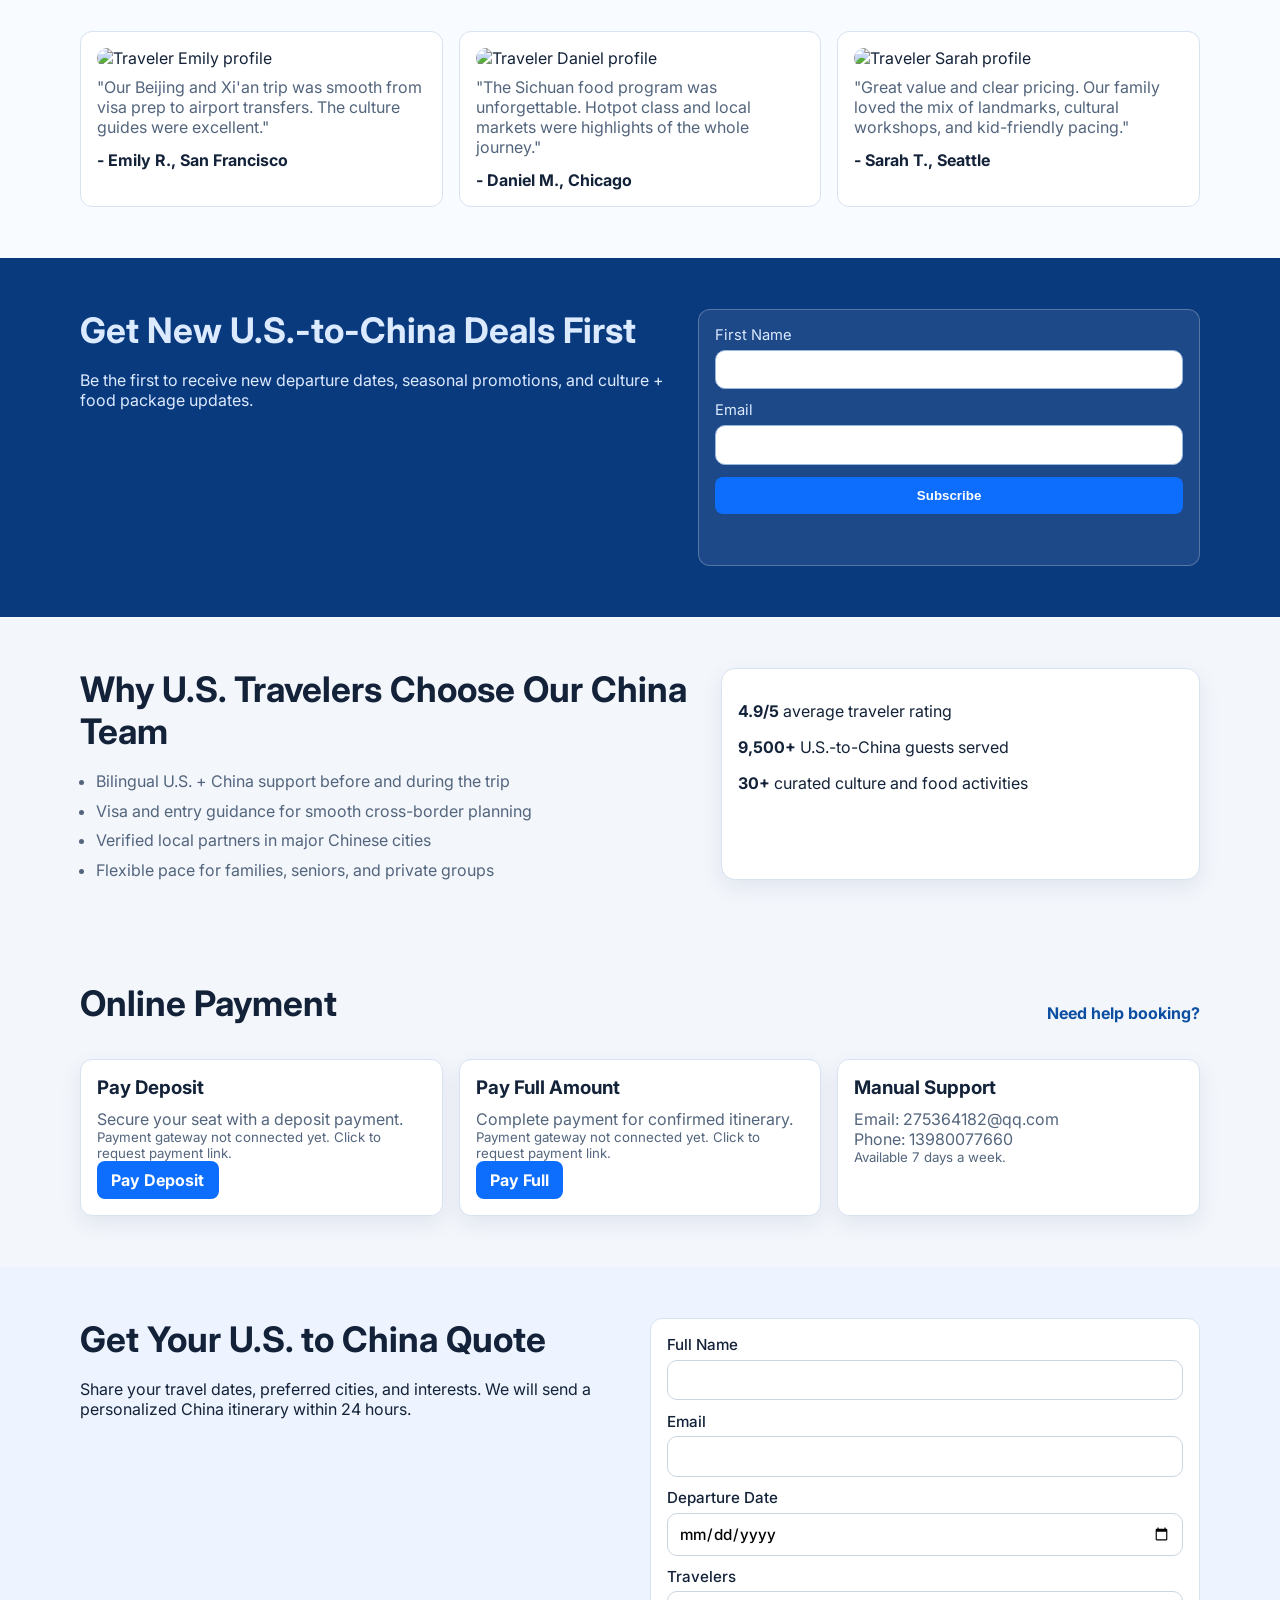
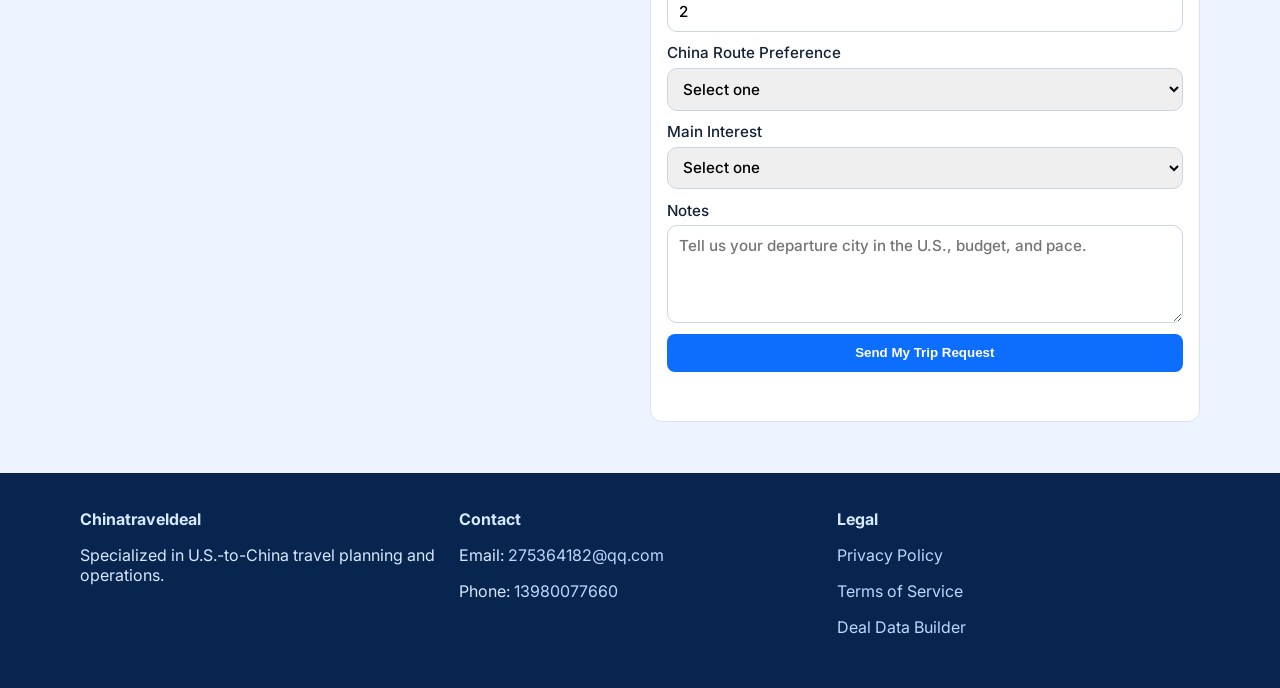
==== commit ce0a6b3e: "update images and refresh online" ====
--- a/index.html
+++ b/index.html
@@ -23,7 +23,7 @@
     <meta property="og:url" content="https://txc0001.github.io/chinatraveldeal-site/" />
     <meta
       property="og:image"
-      content="https://upload.wikimedia.org/wikipedia/commons/thumb/a/a1/Forbidden_City_Beijing_Shenwumen_Gate.JPG/1280px-Forbidden_City_Beijing_Shenwumen_Gate.JPG"
+      content="https://images.unsplash.com/photo-1563245372-f21724e3856d?auto=format&fit=crop&w=1200&q=60"
     />
     <meta name="twitter:card" content="summary_large_image" />
     <meta name="twitter:title" content="Chinatraveldeal | USA to China Travel" />
@@ -90,29 +90,39 @@
           <div class="hero-carousel" id="heroCarousel">
             <article class="hero-slide is-active" data-slide>
               <div class="hero-content">
-                <p class="eyebrow">Bucket-list China experiences at unbeatable value</p>
-                <h1>USA to China Deals with Culture and Food Included</h1>
+                <p class="eyebrow">Limited-time USA to China packages</p>
+                <h1>Fly from the U.S. to China from USD 999</h1>
                 <p class="hero-text">
-                  Handpicked China itineraries for U.S. travelers with flights,
-                  bilingual support, cultural immersion, and authentic food trails.
+                  Book flight-inclusive China holidays with bilingual guides, curated
+                  culture experiences, and signature regional food programs.
                 </p>
+                <div class="hero-flags">
+                  <span>ATOL-style service support</span>
+                  <span>Bilingual local hosts</span>
+                  <span>Pay in stages</span>
+                </div>
                 <div class="hero-actions">
-                  <a class="btn" href="#deals">View Top Deals</a>
-                  <a class="btn btn-ghost" href="#booking">Build Custom Trip</a>
+                  <a class="btn" href="#deals">View This Week's Deals</a>
+                  <a class="btn btn-ghost" href="#booking">Get Custom Quote</a>
                 </div>
               </div>
             </article>
             <article class="hero-slide" data-slide>
               <div class="hero-content">
                 <p class="eyebrow">Chinese culture curated by local hosts</p>
-                <h1>From Great Wall Legends to Ancient Town Stories</h1>
+                <h1>From Great Wall legends to water-town stories</h1>
                 <p class="hero-text">
                   Explore history with expert guides, calligraphy workshops, and
                   festival programs built into your package.
                 </p>
+                <div class="hero-flags">
+                  <span>Small-group departures</span>
+                  <span>Festival add-ons</span>
+                  <span>No hidden fees</span>
+                </div>
                 <div class="hero-actions">
                   <a class="btn" href="#culture">Explore Culture</a>
-                  <a class="btn btn-ghost" href="#packages">See Packages</a>
+                  <a class="btn btn-ghost" href="#packages">See Inclusions</a>
                 </div>
               </div>
             </article>
@@ -124,6 +134,11 @@
                   Add curated food experiences to any route with market walks,
                   chef-led classes, and signature local dining.
                 </p>
+                <div class="hero-flags">
+                  <span>Chef-led tastings</span>
+                  <span>Street food safe routes</span>
+                  <span>Vegetarian options</span>
+                </div>
                 <div class="hero-actions">
                   <a class="btn" href="#food">Discover Food Tours</a>
                   <a class="btn btn-ghost" href="#booking">Request Quote</a>
@@ -234,8 +249,8 @@
                 loading="lazy"
                 decoding="async"
                 class="section-card-image"
-                src="https://images.unsplash.com/photo-1528164344705-47542687000d?auto=format&fit=crop&w=1200&q=60"
-                alt="Great Wall mountain section"
+                src="https://images.unsplash.com/photo-1751375588468-fdaf5b0b2b90?auto=format&fit=crop&w=1200&q=60"
+                alt="Ancient Chinese temple architecture"
               />
               <h3>Southwest Discovery</h3>
               <p>
@@ -248,8 +263,8 @@
                 loading="lazy"
                 decoding="async"
                 class="section-card-image"
-                src="https://images.unsplash.com/photo-1533050487297-09b450131914?auto=format&fit=crop&w=1200&q=60"
-                alt="Ancient Chinese town with water canal"
+                src="https://images.unsplash.com/photo-1779085028741-85c1910349cf?auto=format&fit=crop&w=1200&q=60"
+                alt="Traditional Chinese ancient water town"
               />
               <h3>Yangtze + Ancient Towns</h3>
               <p>
@@ -270,8 +285,8 @@
                 loading="lazy"
                 decoding="async"
                 class="section-card-image"
-                src="https://images.unsplash.com/photo-1547981609-4b6bf67db8f6?auto=format&fit=crop&w=1200&q=60"
-                alt="Traditional Chinese architecture and culture"
+                src="https://images.unsplash.com/photo-1771810669253-78f10867ddd7?auto=format&fit=crop&w=1200&q=60"
+                alt="Peking Opera performer in traditional costume"
               />
               <h3>Traditional Arts</h3>
               <p>
@@ -284,7 +299,7 @@
                 loading="lazy"
                 decoding="async"
                 class="section-card-image"
-                src="https://upload.wikimedia.org/wikipedia/commons/thumb/a/a1/Forbidden_City_Beijing_Shenwumen_Gate.JPG/1280px-Forbidden_City_Beijing_Shenwumen_Gate.JPG"
+                src="https://images.unsplash.com/photo-1656171600501-456e5fd9614f?auto=format&fit=crop&w=1200&q=60"
                 alt="Forbidden City in Beijing"
               />
               <h3>History & Heritage</h3>
@@ -298,8 +313,8 @@
                 loading="lazy"
                 decoding="async"
                 class="section-card-image"
-                src="https://images.unsplash.com/photo-1510337550647-e84f83e341ca?auto=format&fit=crop&w=1200&q=60"
-                alt="Chinese lantern festival lights"
+                src="https://images.unsplash.com/photo-1529547078401-761086c0a19b?auto=format&fit=crop&w=1200&q=60"
+                alt="Dragon boat festival race"
               />
               <h3>Festival Programs</h3>
               <p>
@@ -320,8 +335,8 @@
                 loading="lazy"
                 decoding="async"
                 class="section-card-image"
-                src="https://images.unsplash.com/photo-1496116218417-1a781b1c416c?auto=format&fit=crop&w=1200&q=60"
-                alt="Beijing style Chinese dishes"
+                src="https://images.unsplash.com/photo-1775385443474-b1a63739bf6a?auto=format&fit=crop&w=1200&q=60"
+                alt="Roasted Beijing ducks hanging in display"
               />
               <h3>Beijing Flavor Trail</h3>
               <p>
@@ -334,8 +349,8 @@
                 loading="lazy"
                 decoding="async"
                 class="section-card-image"
-                src="https://images.unsplash.com/photo-1563245372-f21724e3856d?auto=format&fit=crop&w=1200&q=60"
-                alt="Sichuan spicy cuisine on table"
+                src="https://images.unsplash.com/photo-1762305196033-15c8ab8f3b61?auto=format&fit=crop&w=1200&q=60"
+                alt="Sichuan spicy hot pot"
               />
               <h3>Sichuan Spice Experience</h3>
               <p>
@@ -349,7 +364,7 @@
                 decoding="async"
                 class="section-card-image"
                 src="https://images.unsplash.com/photo-1559339352-11d035aa65de?auto=format&fit=crop&w=1200&q=60"
-                alt="Cantonese dim sum baskets"
+                alt="Cantonese dim sum and fine cuisine"
               />
               <h3>Cantonese Fine Dining</h3>
               <p>
--- a/styles.css
+++ b/styles.css
@@ -176,12 +176,12 @@
 
 .hero-slide:nth-child(1) {
   background-image: linear-gradient(120deg, rgba(2, 31, 74, 0.92), rgba(18, 97, 185, 0.72)),
-    url("./hero-us-china.svg");
+    url("https://images.unsplash.com/photo-1547981609-4b6bf67db8f6?auto=format&fit=crop&w=1400&q=60");
 }
 
 .hero-slide:nth-child(2) {
   background-image: linear-gradient(120deg, rgba(53, 14, 10, 0.9), rgba(173, 63, 43, 0.7)),
-    url("https://upload.wikimedia.org/wikipedia/commons/thumb/1/10/20190501120517%21Great_Wall_at_Jinshanling-edit.jpg/1280px-20190501120517%21Great_Wall_at_Jinshanling-edit.jpg");
+    url("https://images.unsplash.com/photo-1528164344705-47542687000d?auto=format&fit=crop&w=1400&q=60");
 }
 
 .hero-slide:nth-child(3) {
@@ -227,9 +227,48 @@
   max-width: 62ch;
 }
 
+.hero-flags {
+  display: flex;
+  flex-wrap: wrap;
+  gap: 0.55rem;
+  margin: 0 0 1.2rem;
+}
+
+.hero-flags span {
+  display: inline-flex;
+  align-items: center;
+  border: 1px solid rgba(255, 255, 255, 0.35);
+  background: rgba(2, 21, 54, 0.28);
+  color: #f4f8ff;
+  border-radius: 999px;
+  padding: 0.3rem 0.7rem;
+  font-size: 0.78rem;
+  font-weight: 700;
+}
+
 .hero-actions {
   display: flex;
   gap: 0.8rem;
+  flex-wrap: wrap;
+}
+
+.hero .btn {
+  min-width: 190px;
+  box-shadow: 0 8px 24px rgba(3, 28, 74, 0.35);
+}
+
+.hero .btn:hover {
+  transform: translateY(-1px);
+}
+
+.hero .btn-ghost {
+  background: rgba(255, 255, 255, 0.2);
+  border: 1px solid rgba(255, 255, 255, 0.5);
+  color: #ffffff;
+}
+
+.hero .btn-ghost:hover {
+  background: rgba(255, 255, 255, 0.3);
 }
 
 .hero-dots {
@@ -797,11 +836,6 @@
     flex-direction: column;
   }
 
-  .browse-wrap {
-    align-items: flex-start;
-    flex-direction: column;
-  }
-
   .hero-slide {
     min-height: 430px;
     padding: 1.3rem;
